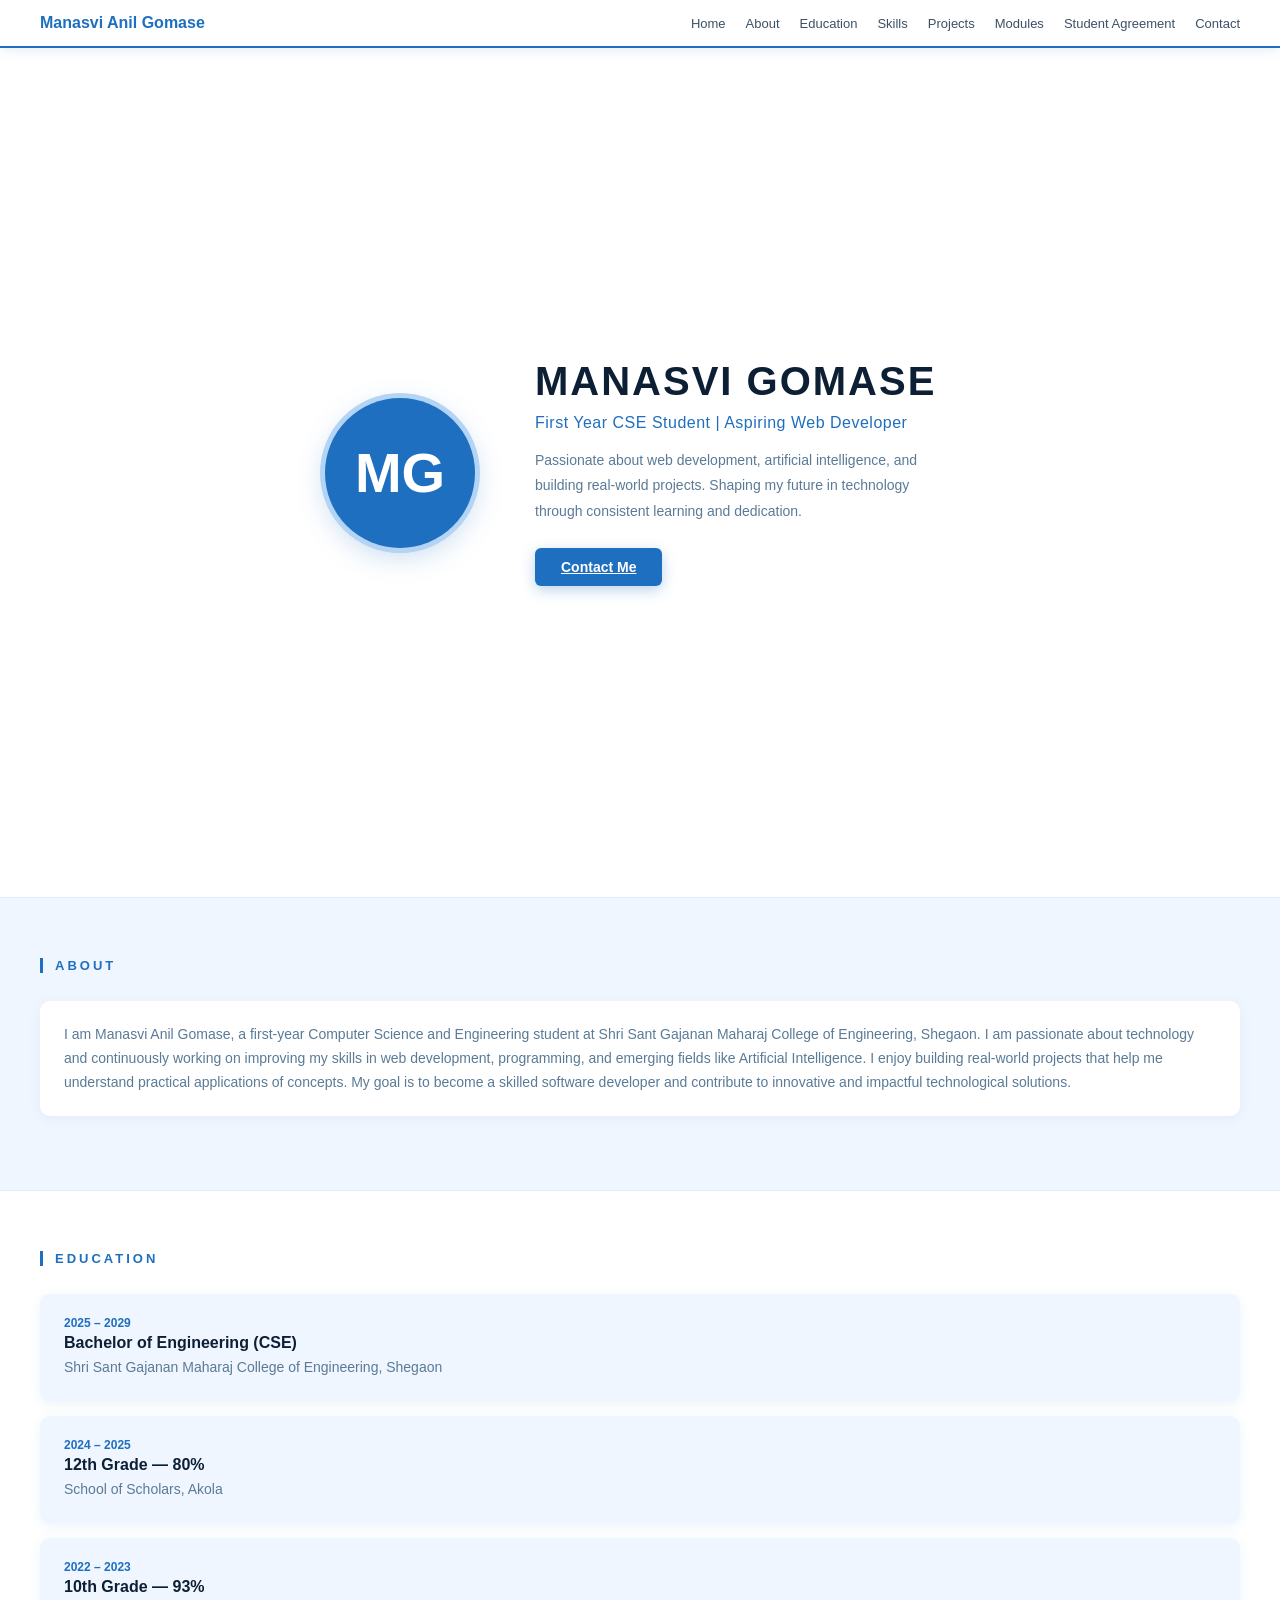
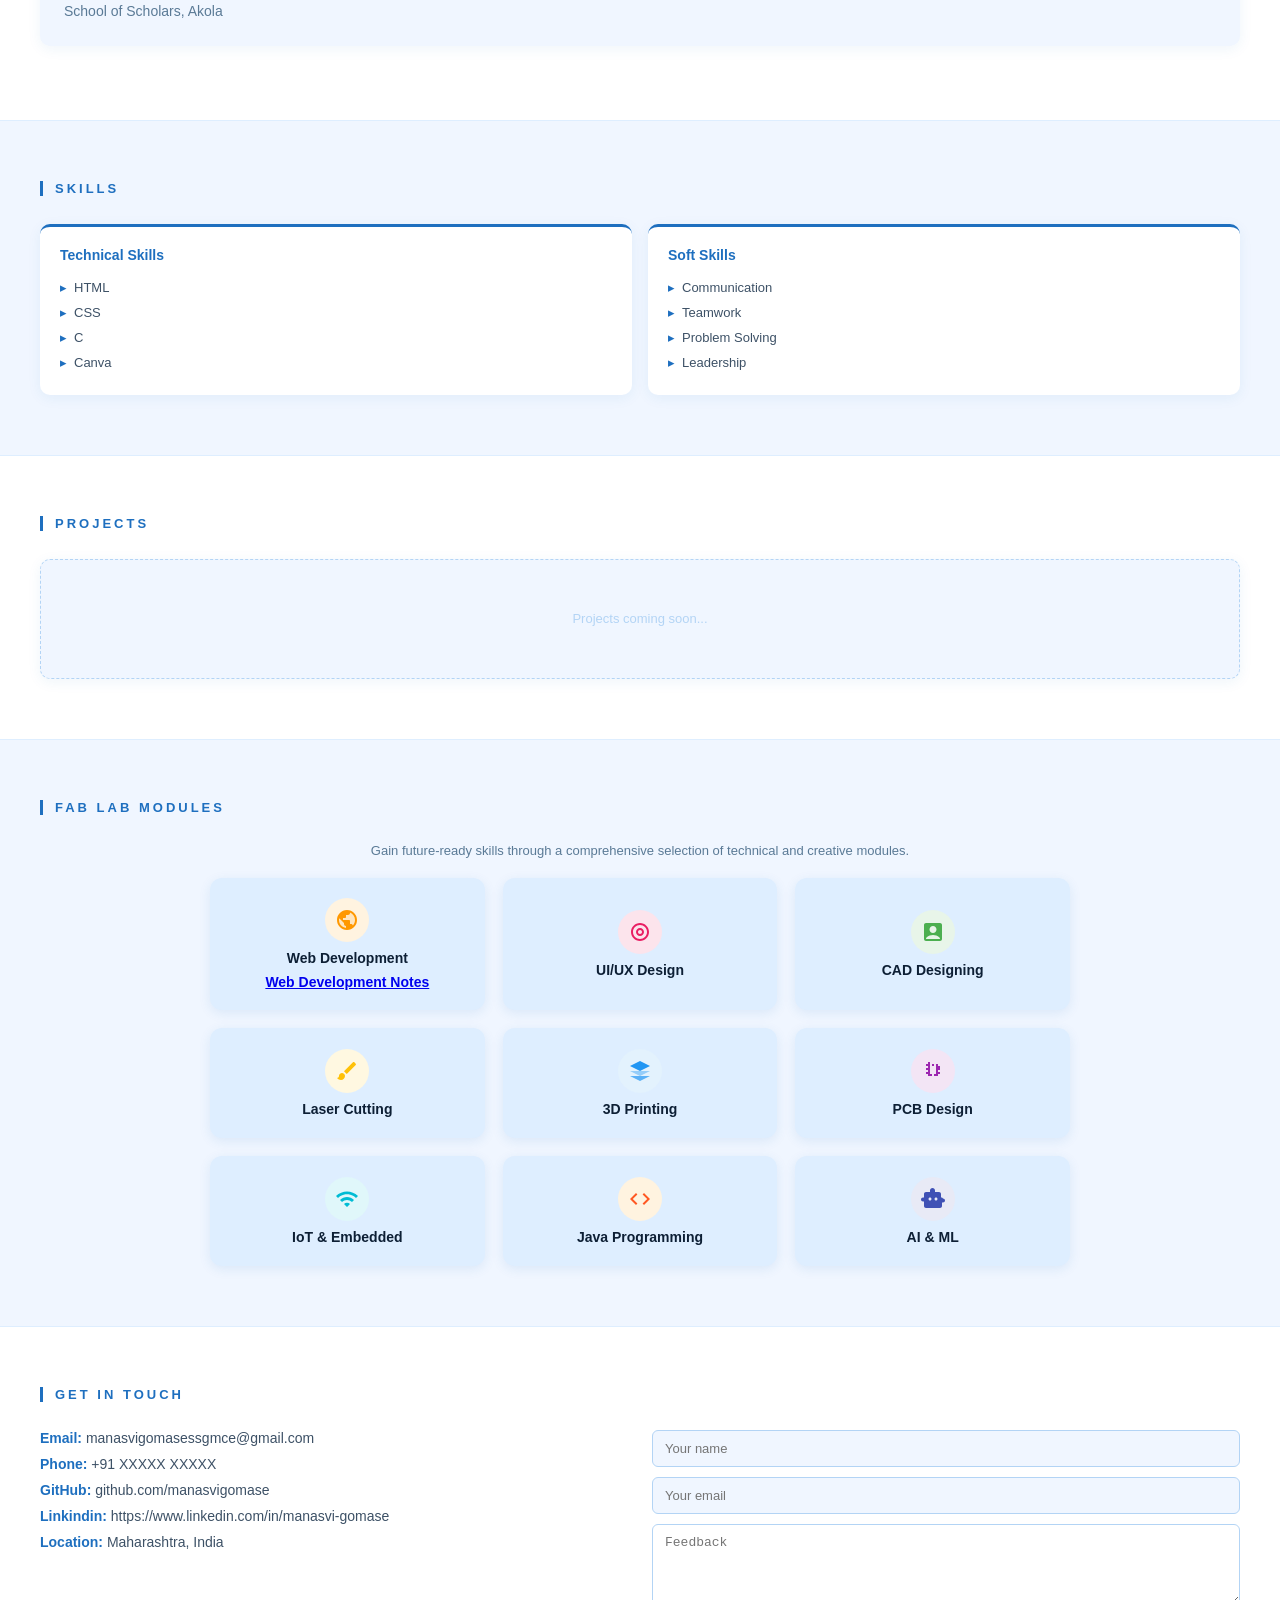
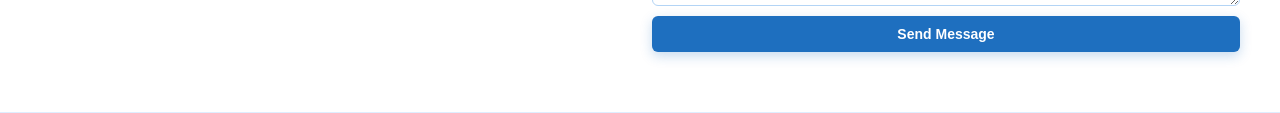
==== index.html @ ec5b3849 "Update index.html" ====
<html>
<head>
  <title>Manasvi Anil Gomase — Portfolio</title>
  <link rel="stylesheet" href="style.css">
</head>
<body>

  <!-- NAVBAR -->
  <nav>
    <span class="logo">Manasvi Anil Gomase</span>
    <ul>
      <li><a href="#home">Home</a></li>
      <li><a href="#about">About</a></li>
      <li><a href="#education">Education</a></li>
      <li><a href="#skills">Skills</a></li>
      <li><a href="#projects">Projects</a></li>
      <li><a href="#modules">Modules</a></li>
       <li><a href="std_agree.html" target="_blank">Student Agreement</a></li>
      <li><a href="#contact">Contact</a></li>
    </ul>
  </nav>

  <!-- HERO -->
  <section id="home" class="hero">
    <div class="hero-img">MG</div>
    <div class="hero-text">
      <h1>MANASVI GOMASE</h1>
      <h2>First Year CSE Student | Aspiring Web Developer</h2>
      <p>Passionate about web development, artificial intelligence, and building real-world projects. Shaping my future in technology through consistent learning and dedication.</p>
      <a href="#contact" class="hero-btn">Contact Me</a>
    </div>
  </section>

  <!-- ABOUT -->
  <section id="about" class="section blue">
    <div class="section-title">About</div>
    <div class="card">
<p>
I am Manasvi Anil Gomase, a first-year Computer Science and Engineering student at Shri Sant Gajanan Maharaj College of Engineering, Shegaon. I am passionate about technology and continuously working on improving my skills in web development, programming, and emerging fields like Artificial Intelligence.
I enjoy building real-world projects that help me understand practical applications of concepts.  
My goal is to become a skilled software developer and contribute to innovative and impactful technological solutions.
</p></div>
  </section>

  <!-- EDUCATION -->
  <section id="education" class="section white">
    <div class="section-title">Education</div>
    <div class="card">
      <span class="tag">2025 – 2029</span>
      <h3>Bachelor of Engineering (CSE)</h3>
      <p>Shri Sant Gajanan Maharaj College of Engineering, Shegaon</p>
    </div>
    <div class="card">
      <span class="tag">2024 – 2025</span>
      <h3>12th Grade — 80%</h3>
      <p>School of Scholars, Akola</p>
    </div>
    <div class="card">
      <span class="tag">2022 – 2023</span>
      <h3>10th Grade — 93%</h3>
      <p>School of Scholars, Akola</p>
    </div>
  </section>

  <!-- SKILLS -->
  <section id="skills" class="section blue">
    <div class="section-title">Skills</div>
    <div class="skills-grid">
      <div class="skill-box">
        <h3>Technical Skills</h3>
        <ul>
          <li>HTML</li>
          <li>CSS</li>
          <li>C</li>
          <li>Canva</li>
        </ul>
      </div>
      <div class="skill-box">
        <h3>Soft Skills</h3>
        <ul>
          <li>Communication</li>
          <li>Teamwork</li>
          <li>Problem Solving</li>
          <li>Leadership</li>
        </ul>
      </div>
    </div>
  </section>

  <!-- PROJECTS -->
  <section id="projects" class="section white">
    <div class="section-title">Projects</div>
    <div class="project-empty">
      <span>Projects coming soon...</span>
    </div>
  </section>

  <!-- MODULES -->
  <section id="modules" class="section blue">
    <div class="section-title">Fab Lab Modules</div>
    <p class="modules-intro">Gain future-ready skills through a comprehensive selection of technical and creative modules.</p>
    <div class="modules-grid">

      <div class="module-box">
        <div class="icon-circle" style="background:#fff3e0;">
          <svg width="24" height="24" viewBox="0 0 24 24"><circle cx="12" cy="12" r="10" fill="#ff9800" opacity="0.15"/><path fill="#ff9800" d="M12 2C6.48 2 2 6.48 2 12s4.48 10 10 10 10-4.48 10-10S17.52 2 12 2zm-1 17.93c-3.95-.49-7-3.85-7-7.93 0-.62.08-1.21.21-1.79L9 15v1c0 1.1.9 2 2 2v1.93zm6.9-2.54c-.26-.81-1-1.39-1.9-1.39h-1v-3c0-.55-.45-1-1-1H8v-2h2c.55 0 1-.45 1-1V7h2c1.1 0 2-.9 2-2v-.41c2.93 1.19 5 4.06 5 7.41 0 2.08-.8 3.97-2.1 5.39z"/></svg>
        </div>
        Web Development<a href="learnings.md">Web Development Notes</a>
      </div>

      <div class="module-box">
        <div class="icon-circle" style="background:#fce4ec;">
          <svg width="24" height="24" viewBox="0 0 24 24"><path fill="#e91e63" d="M12 3c-4.97 0-9 4.03-9 9s4.03 9 9 9 9-4.03 9-9-4.03-9-9-9zm0 16c-3.86 0-7-3.14-7-7s3.14-7 7-7 7 3.14 7 7-3.14 7-7 7z"/><path fill="#e91e63" d="M12 8c-2.21 0-4 1.79-4 4s1.79 4 4 4 4-1.79 4-4-1.79-4-4-4zm0 6c-1.1 0-2-.9-2-2s.9-2 2-2 2 .9 2 2-.9 2-2 2z"/></svg>
        </div>
        UI/UX Design
      </div>

      <div class="module-box">
        <div class="icon-circle" style="background:#e8f5e9;">
          <svg width="24" height="24" viewBox="0 0 24 24"><path fill="#4caf50" d="M19 3H5c-1.1 0-2 .9-2 2v14c0 1.1.9 2 2 2h14c1.1 0 2-.9 2-2V5c0-1.1-.9-2-2-2zm-7 3c1.93 0 3.5 1.57 3.5 3.5S13.93 13 12 13s-3.5-1.57-3.5-3.5S10.07 6 12 6zm7 13H5v-.23c0-.62.28-1.2.76-1.58C7.47 15.82 9.64 15 12 15s4.53.82 6.24 2.19c.48.38.76.97.76 1.58V19z"/></svg>
        </div>
        CAD Designing
      </div>

      <div class="module-box">
        <div class="icon-circle" style="background:#fff8e1;">
          <svg width="24" height="24" viewBox="0 0 24 24"><path fill="#ffc107" d="M7 14c-1.66 0-3 1.34-3 3 0 1.31-1.16 2-2 2 .92 1.22 2.49 2 4 2 2.21 0 4-1.79 4-4 0-1.66-1.34-3-3-3zm13.71-9.37l-1.34-1.34c-.39-.39-1.02-.39-1.41 0L9 12.25 11.75 15l8.96-8.96c.39-.39.39-1.02 0-1.41z"/></svg>
        </div>
        Laser Cutting
      </div>

      <div class="module-box">
        <div class="icon-circle" style="background:#e3f2fd;">
          <svg width="24" height="24" viewBox="0 0 24 24"><path fill="#2196f3" d="M12 2L2 7l10 5 10-5-10-5z"/><path fill="#2196f3" opacity="0.7" d="M2 17l10 5 10-5"/><path fill="#2196f3" opacity="0.4" d="M2 12l10 5 10-5"/></svg>
        </div>
        3D Printing
      </div>

      <div class="module-box">
        <div class="icon-circle" style="background:#f3e5f5;">
          <svg width="24" height="24" viewBox="0 0 24 24"><path fill="#9c27b0" d="M9 3H7v2H5v2h2v2H5v2h2v2H5v2h2v2h2v-2h2v2h2v-2h2v2h2v-2h2v-2h-2v-2h2v-2h-2V9h2V7h-2V5h-2v2h-2V5h-2v2H9V3zm0 4h6v10H9V7z"/></svg>
        </div>
        PCB Design
      </div>

      <div class="module-box">
        <div class="icon-circle" style="background:#e0f7fa;">
          <svg width="24" height="24" viewBox="0 0 24 24"><path fill="#00bcd4" d="M1 9l2 2c4.97-4.97 13.03-4.97 18 0l2-2C16.93 2.93 7.08 2.93 1 9zm8 8l3 3 3-3c-1.65-1.66-4.34-1.66-6 0zm-4-4l2 2c2.76-2.76 7.24-2.76 10 0l2-2C15.14 9.14 8.87 9.14 5 13z"/></svg>
        </div>
        IoT &amp; Embedded
      </div>

      <div class="module-box">
        <div class="icon-circle" style="background:#fff3e0;">
          <svg width="24" height="24" viewBox="0 0 24 24"><path fill="#ff5722" d="M9.4 16.6L4.8 12l4.6-4.6L8 6l-6 6 6 6 1.4-1.4zm5.2 0l4.6-4.6-4.6-4.6L16 6l6 6-6 6-1.4-1.4z"/></svg>
        </div>
        Java Programming
      </div>

      <div class="module-box">
        <div class="icon-circle" style="background:#e8eaf6;">
          <svg width="24" height="24" viewBox="0 0 24 24"><path fill="#3f51b5" d="M21 10.5h-1V7c0-1.1-.9-2-2-2h-4V3.5C14 2.12 12.88 1 11.5 1S9 2.12 9 3.5V5H5C3.9 5 3 5.9 3 7v3.5H2c-1.1 0-2 .9-2 2s.9 2 2 2h1V19c0 1.1.9 2 2 2h14c1.1 0 2-.9 2-2v-3.5h1c1.1 0 2-.9 2-2s-.9-2-2-2zM9 13.5c-.83 0-1.5-.67-1.5-1.5s.67-1.5 1.5-1.5 1.5.67 1.5 1.5-.67 1.5-1.5 1.5zm6 0c-.83 0-1.5-.67-1.5-1.5s.67-1.5 1.5-1.5 1.5.67 1.5 1.5-.67 1.5-1.5 1.5z"/></svg>
        </div>
        AI &amp; ML
      </div>

    </div>
  </section>

  <!-- CONTACT -->
  <section id="contact" class="section white">
    <div class="section-title">Get in Touch</div>
    <div class="contact-grid">
      <div class="contact-info">
        <p><strong>Email:</strong> manasvigomasessgmce@gmail.com </p>
        <p><strong>Phone:</strong> +91 XXXXX XXXXX</p>
        <p><strong>GitHub:</strong> github.com/manasvigomase</p>
        <p><strong>Linkindin:</strong> https://www.linkedin.com/in/manasvi-gomase 
        <p><strong>Location:</strong> Maharashtra, India</p>
      </div>
      <div class="contact-form">
        <input type="text" placeholder="Your name">
        <input type="email" placeholder="Your email">
        <textarea rows="4" placeholder="Feedback"></textarea>
        <button class="submit">Send Message</button>
      </div>
    </div>
  </section>
---- style.css ----
/* ===== RESET ===== */
* { margin: 0; padding: 0; box-sizing: border-box; }

/* ===== GLOBAL ===== */
body { font-family: Arial, sans-serif; color: #1a2a3a; }

/* ===== NAVBAR ===== */
nav {
  background: #ffffff;
  display: flex;
  justify-content: space-between;
  align-items: center;
  padding: 14px 40px;
  position: sticky;
  top: 0;
  z-index: 100;
  box-shadow: 0 2px 12px rgba(30,111,191,0.12);
  border-bottom: 2px solid #1e6fbf;
}
nav .logo { color: #1e6fbf; font-weight: bold; font-size: 16px; }
nav ul { display: flex; gap: 20px; list-style: none; }
nav a { color: #3d5166; text-decoration: none; font-size: 13px; transition: color 0.2s; }
nav a:hover { color: #1e6fbf; }

/* ===== HERO ===== */
.hero {
  background: #ffffff;
  min-height: calc(100vh - 50px);
  padding: 40px;
  display: flex;
  align-items: center;
  justify-content: center;
  gap: 60px;
  flex-wrap: wrap;
  border-bottom: 1px solid #deeeff;
}
.hero-img {
  width: 150px;
  height: 150px;
  border-radius: 50%;
  background: #1e6fbf;
  display: flex;
  align-items: center;
  justify-content: center;
  font-size: 56px;
  font-weight: bold;
  color: #fff;
  box-shadow: 0 0 0 5px #b3d4f5, 0 8px 28px rgba(30,111,191,0.25);
}
.hero-text h1 { font-size: 40px; color: #0d1f35; letter-spacing: 2px; font-weight: 700; }
.hero-text h2 { font-size: 16px; color: #1e6fbf; margin: 10px 0 16px; font-weight: normal; letter-spacing: 0.5px; }
.hero-text p { font-size: 14px; color: #5a7a96; max-width: 420px; line-height: 1.8; margin-bottom: 24px; }
.hero-btn {
  background: #1e6fbf;
  color: #fff;
  padding: 11px 26px;
  border-radius: 6px;
  font-size: 14px;
  font-weight: bold;
  display: inline-block;
  box-shadow: 0 4px 14px rgba(30,111,191,0.3);
}

/* ===== SECTIONS ===== */
.section {
  padding: 60px 40px;
  border-bottom: 1px solid #deeeff;
}
.section.white { background: #ffffff; }
.section.blue  { background: #f0f6ff; }

/* ===== SECTION TITLE ===== */
.section-title {
  font-size: 13px;
  font-weight: bold;
  color: #1e6fbf;
  letter-spacing: 3px;
  text-transform: uppercase;
  border-left: 3px solid #1e6fbf;
  padding-left: 12px;
  margin-bottom: 28px;
}

/* ===== CARDS ===== */
.card {
  border-radius: 10px;
  padding: 22px 24px;
  box-shadow: 0 3px 14px rgba(30,111,191,0.07);
  margin-bottom: 14px;
}
.section.white .card { background: #f0f6ff; }
.section.blue  .card { background: #ffffff; }
.card h3 { font-size: 16px; color: #0d1f35; margin-bottom: 4px; }
.card p  { font-size: 14px; color: #5a7a96; line-height: 1.7; }
.card .tag { font-size: 12px; color: #1e6fbf; font-weight: bold; display: block; margin-bottom: 4px; }

/* ===== SKILLS ===== */
.skills-grid { display: flex; gap: 16px; flex-wrap: wrap; }
.skill-box {
  flex: 1;
  min-width: 180px;
  border-radius: 10px;
  padding: 20px;
  box-shadow: 0 3px 14px rgba(30,111,191,0.07);
  border-top: 3px solid #1e6fbf;
}
.section.white .skill-box { background: #f0f6ff; }
.section.blue  .skill-box { background: #ffffff; }
.skill-box h3 { font-size: 14px; color: #1e6fbf; margin-bottom: 12px; }
.skill-box ul { list-style: none; }
.skill-box li { font-size: 13px; color: #3d5166; padding: 5px 0 5px 14px; position: relative; }
.skill-box li::before { content: '▸'; position: absolute; left: 0; color: #1e6fbf; }

/* ===== PROJECTS ===== */
.project-empty {
  border-radius: 10px;
  min-height: 120px;
  border: 1.5px dashed #b3d4f5;
  display: flex;
  align-items: center;
  justify-content: center;
  box-shadow: 0 3px 14px rgba(30,111,191,0.07);
}
.section.white .project-empty { background: #f0f6ff; }
.section.blue  .project-empty { background: #ffffff; }
.project-empty span { font-size: 13px; color: #b3d4f5; }

/* ===== MODULES ===== */
.modules-intro {
  font-size: 13px;
  color: #5a7a96;
  margin-bottom: 20px;
  text-align: center;
}
.icon-circle {
  width: 44px;
  height: 44px;
  border-radius: 50%;
  display: flex;
  align-items: center;
  justify-content: center;
  transition: transform 0.3s ease;
}
.module-box:hover .icon-circle { transform: scale(1.15); }

.modules-grid {
  display: grid;
  grid-template-columns: repeat(3, 1fr);
  gap: 18px;
  max-width: 860px;
  margin: 0 auto;
}
.module-box {
  min-height: 110px;
  padding: 20px;
  background: #deeeff;
  border-radius: 12px;
  box-shadow: 0 3px 12px rgba(30,111,191,0.1);
  font-weight: bold;
  font-size: 14px;
  color: #0d1f35;
  display: flex;
  flex-direction: column;
  justify-content: center;
  align-items: center;
  text-align: center;
  gap: 8px;
  transition: all 0.3s ease;
}
.module-box:hover {
  transform: translateY(-6px);
  background: #1e6fbf;
  color: #ffffff;
  box-shadow: 0 8px 20px rgba(30,111,191,0.25);
}

/* ===== CONTACT ===== */
.contact-grid { display: flex; gap: 24px; flex-wrap: wrap; }
.contact-info { flex: 1; min-width: 180px; }
.contact-info p { font-size: 14px; color: #3d5166; margin-bottom: 10px; }
.contact-info strong { color: #1e6fbf; }
.contact-form { flex: 1; min-width: 180px; display: flex; flex-direction: column; gap: 10px; }
.contact-form input,
.contact-form textarea {
  padding: 10px 12px;
  border-radius: 6px;
  border: 1px solid #b3d4f5;
  background: #f0f6ff;
  color: #1a2a3a;
  font-size: 13px;
  outline: none;
  transition: border 0.2s;
}
.contact-form input:focus { border-color: #1e6fbf; }
.contact-form textarea { background: #ffffff; color: #1a2a3a; }
.contact-form .submit {
  background: #1e6fbf;
  color: #fff;
  border: none;
  padding: 10px;
  border-radius: 6px;
  font-weight: bold;
  font-size: 14px;
  cursor: pointer;
  box-shadow: 0 4px 12px rgba(30,111,191,0.25);
}
.contact-form .submit:hover { background: #155a9e; }

/* ===== FOOTER ===== */
footer {
  background: #ffffff;
  border-top: 2px solid #1e6fbf;
  text-align: center;
  padding: 18px;
  font-size: 13px;
  color: #5a7a96;
  box-shadow: 0 -2px 10px rgba(30,111,191,0.08);
}
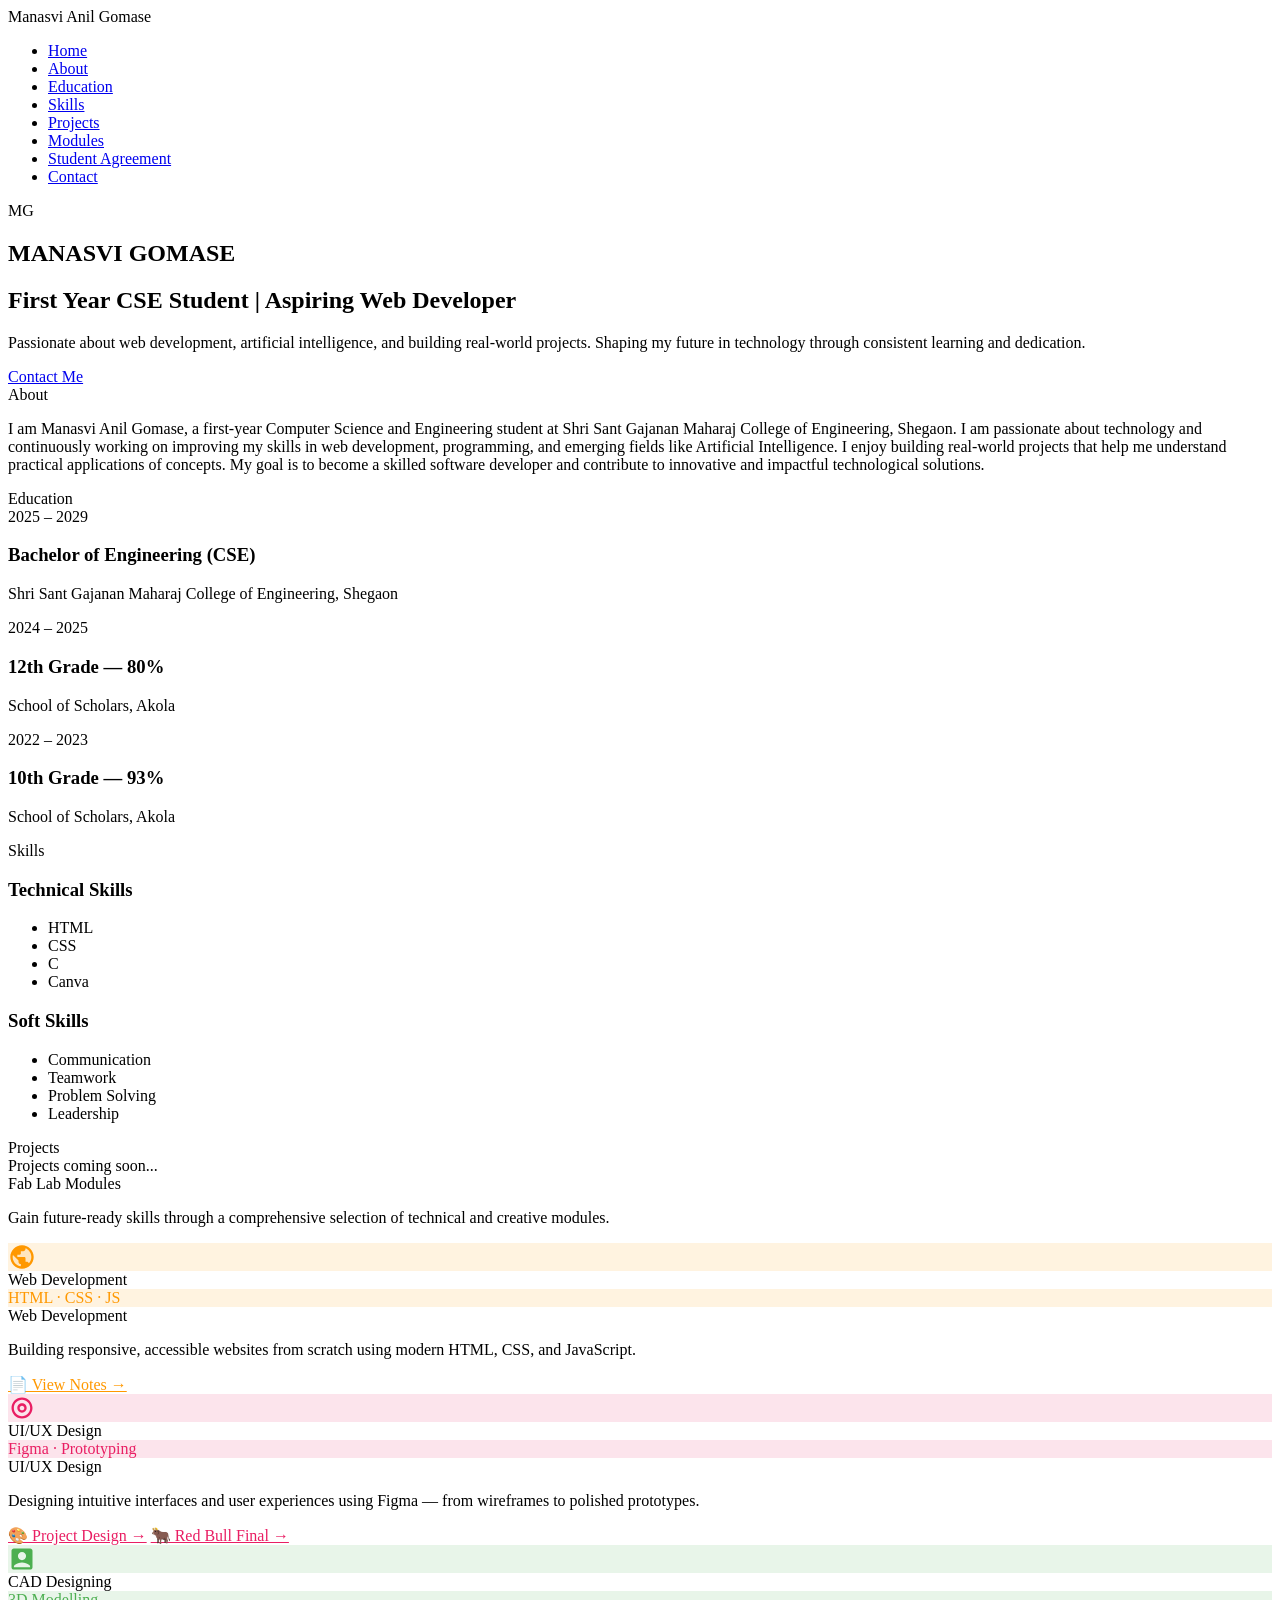
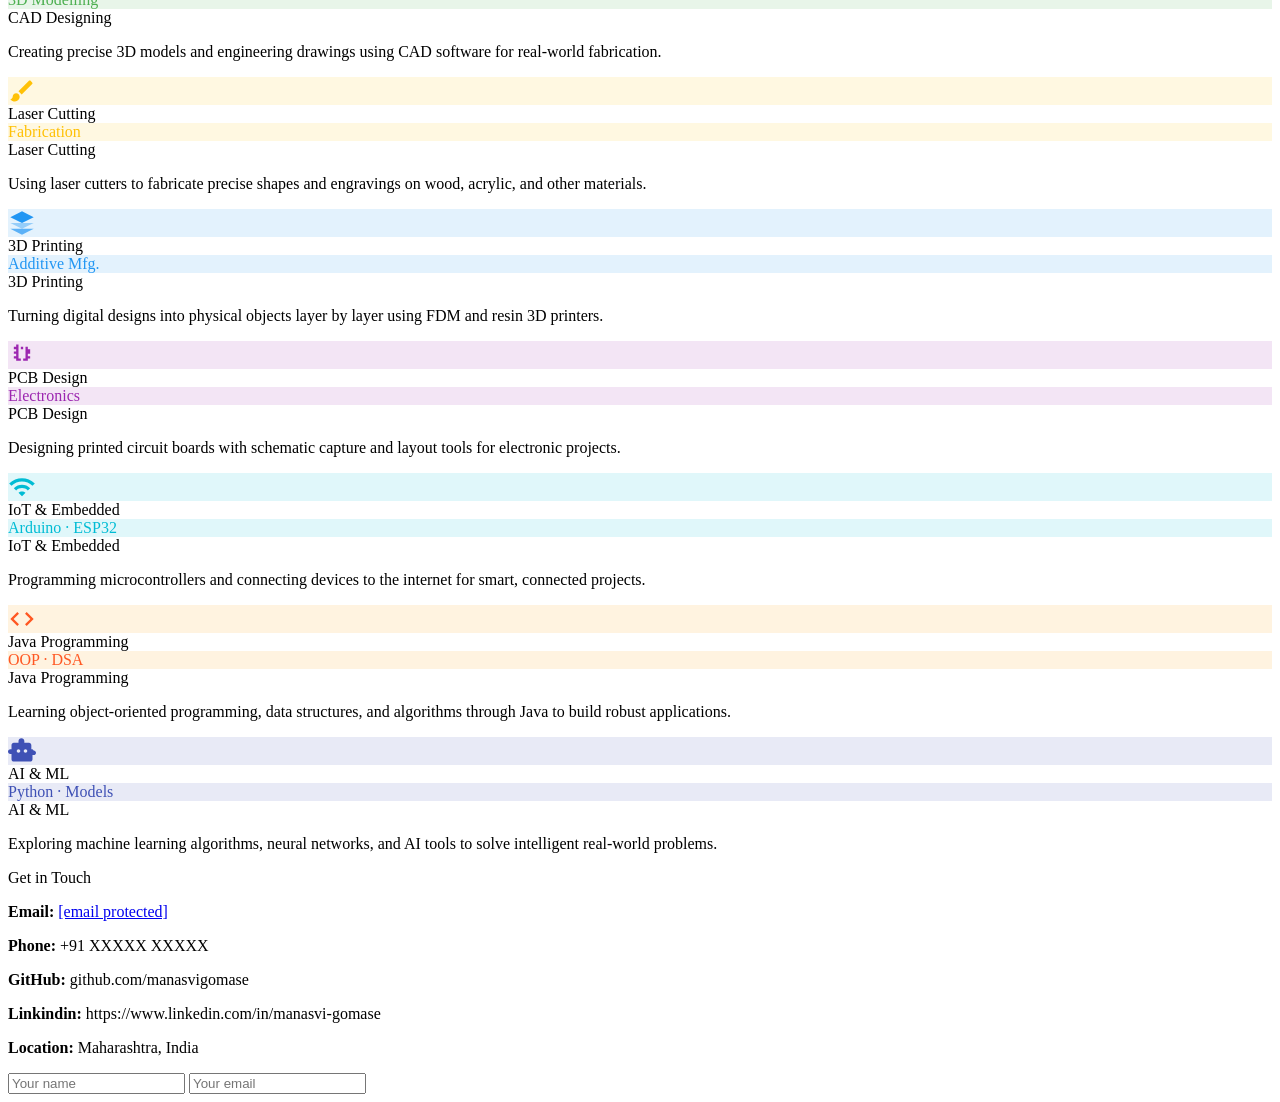
==== commit 744bb070: "Update index.html" ====
--- a/index.html
+++ b/index.html
@@ -1,7 +1,7 @@
  <html>
 <head>
   <title>Manasvi Anil Gomase — Portfolio</title>
-  <link rel="stylesheet" href="style.css">
+  <link rel="stylesheet" href="portfolio..css">
 </head>
 <body>
 
@@ -101,67 +101,162 @@
     <p class="modules-intro">Gain future-ready skills through a comprehensive selection of technical and creative modules.</p>
     <div class="modules-grid">
 
-      <div class="module-box">
-        <div class="icon-circle" style="background:#fff3e0;">
-          <svg width="24" height="24" viewBox="0 0 24 24"><circle cx="12" cy="12" r="10" fill="#ff9800" opacity="0.15"/><path fill="#ff9800" d="M12 2C6.48 2 2 6.48 2 12s4.48 10 10 10 10-4.48 10-10S17.52 2 12 2zm-1 17.93c-3.95-.49-7-3.85-7-7.93 0-.62.08-1.21.21-1.79L9 15v1c0 1.1.9 2 2 2v1.93zm6.9-2.54c-.26-.81-1-1.39-1.9-1.39h-1v-3c0-.55-.45-1-1-1H8v-2h2c.55 0 1-.45 1-1V7h2c1.1 0 2-.9 2-2v-.41c2.93 1.19 5 4.06 5 7.41 0 2.08-.8 3.97-2.1 5.39z"/></svg>
-        </div>
-        Web Development<a href="learnings.md">Web Development Notes</a>
-      </div>
-
-      <div class="module-box">
-        <div class="icon-circle" style="background:#fce4ec;">
-          <svg width="24" height="24" viewBox="0 0 24 24"><path fill="#e91e63" d="M12 3c-4.97 0-9 4.03-9 9s4.03 9 9 9 9-4.03 9-9-4.03-9-9-9zm0 16c-3.86 0-7-3.14-7-7s3.14-7 7-7 7 3.14 7 7-3.14 7-7 7z"/><path fill="#e91e63" d="M12 8c-2.21 0-4 1.79-4 4s1.79 4 4 4 4-1.79 4-4-1.79-4-4-4zm0 6c-1.1 0-2-.9-2-2s.9-2 2-2 2 .9 2 2-.9 2-2 2z"/></svg>
-        </div>
-        UI/UX Design
-      </div>
-
-      <div class="module-box">
-        <div class="icon-circle" style="background:#e8f5e9;">
-          <svg width="24" height="24" viewBox="0 0 24 24"><path fill="#4caf50" d="M19 3H5c-1.1 0-2 .9-2 2v14c0 1.1.9 2 2 2h14c1.1 0 2-.9 2-2V5c0-1.1-.9-2-2-2zm-7 3c1.93 0 3.5 1.57 3.5 3.5S13.93 13 12 13s-3.5-1.57-3.5-3.5S10.07 6 12 6zm7 13H5v-.23c0-.62.28-1.2.76-1.58C7.47 15.82 9.64 15 12 15s4.53.82 6.24 2.19c.48.38.76.97.76 1.58V19z"/></svg>
-        </div>
-        CAD Designing
-      </div>
-
-      <div class="module-box">
-        <div class="icon-circle" style="background:#fff8e1;">
-          <svg width="24" height="24" viewBox="0 0 24 24"><path fill="#ffc107" d="M7 14c-1.66 0-3 1.34-3 3 0 1.31-1.16 2-2 2 .92 1.22 2.49 2 4 2 2.21 0 4-1.79 4-4 0-1.66-1.34-3-3-3zm13.71-9.37l-1.34-1.34c-.39-.39-1.02-.39-1.41 0L9 12.25 11.75 15l8.96-8.96c.39-.39.39-1.02 0-1.41z"/></svg>
-        </div>
-        Laser Cutting
-      </div>
-
-      <div class="module-box">
-        <div class="icon-circle" style="background:#e3f2fd;">
-          <svg width="24" height="24" viewBox="0 0 24 24"><path fill="#2196f3" d="M12 2L2 7l10 5 10-5-10-5z"/><path fill="#2196f3" opacity="0.7" d="M2 17l10 5 10-5"/><path fill="#2196f3" opacity="0.4" d="M2 12l10 5 10-5"/></svg>
-        </div>
-        3D Printing
-      </div>
-
-      <div class="module-box">
-        <div class="icon-circle" style="background:#f3e5f5;">
-          <svg width="24" height="24" viewBox="0 0 24 24"><path fill="#9c27b0" d="M9 3H7v2H5v2h2v2H5v2h2v2H5v2h2v2h2v-2h2v2h2v-2h2v2h2v-2h2v-2h-2v-2h2v-2h-2V9h2V7h-2V5h-2v2h-2V5h-2v2H9V3zm0 4h6v10H9V7z"/></svg>
-        </div>
-        PCB Design
-      </div>
-
-      <div class="module-box">
-        <div class="icon-circle" style="background:#e0f7fa;">
-          <svg width="24" height="24" viewBox="0 0 24 24"><path fill="#00bcd4" d="M1 9l2 2c4.97-4.97 13.03-4.97 18 0l2-2C16.93 2.93 7.08 2.93 1 9zm8 8l3 3 3-3c-1.65-1.66-4.34-1.66-6 0zm-4-4l2 2c2.76-2.76 7.24-2.76 10 0l2-2C15.14 9.14 8.87 9.14 5 13z"/></svg>
-        </div>
-        IoT &amp; Embedded
-      </div>
-
-      <div class="module-box">
-        <div class="icon-circle" style="background:#fff3e0;">
-          <svg width="24" height="24" viewBox="0 0 24 24"><path fill="#ff5722" d="M9.4 16.6L4.8 12l4.6-4.6L8 6l-6 6 6 6 1.4-1.4zm5.2 0l4.6-4.6-4.6-4.6L16 6l6 6-6 6-1.4-1.4z"/></svg>
-        </div>
-        Java Programming
-      </div>
-
-      <div class="module-box">
-        <div class="icon-circle" style="background:#e8eaf6;">
-          <svg width="24" height="24" viewBox="0 0 24 24"><path fill="#3f51b5" d="M21 10.5h-1V7c0-1.1-.9-2-2-2h-4V3.5C14 2.12 12.88 1 11.5 1S9 2.12 9 3.5V5H5C3.9 5 3 5.9 3 7v3.5H2c-1.1 0-2 .9-2 2s.9 2 2 2h1V19c0 1.1.9 2 2 2h14c1.1 0 2-.9 2-2v-3.5h1c1.1 0 2-.9 2-2s-.9-2-2-2zM9 13.5c-.83 0-1.5-.67-1.5-1.5s.67-1.5 1.5-1.5 1.5.67 1.5 1.5-.67 1.5-1.5 1.5zm6 0c-.83 0-1.5-.67-1.5-1.5s.67-1.5 1.5-1.5 1.5.67 1.5 1.5-.67 1.5-1.5 1.5z"/></svg>
-        </div>
-        AI &amp; ML
+      <!-- Web Development -->
+      <div class="mod-card">
+        <div class="mod-card-inner">
+          <div class="mod-front" style="--accent:#ff9800; --accent-light:#fff3e0;">
+            <div class="mod-icon-wrap" style="background:#fff3e0;">
+              <svg width="28" height="28" viewBox="0 0 24 24"><circle cx="12" cy="12" r="10" fill="#ff9800" opacity="0.15"/><path fill="#ff9800" d="M12 2C6.48 2 2 6.48 2 12s4.48 10 10 10 10-4.48 10-10S17.52 2 12 2zm-1 17.93c-3.95-.49-7-3.85-7-7.93 0-.62.08-1.21.21-1.79L9 15v1c0 1.1.9 2 2 2v1.93zm6.9-2.54c-.26-.81-1-1.39-1.9-1.39h-1v-3c0-.55-.45-1-1-1H8v-2h2c.55 0 1-.45 1-1V7h2c1.1 0 2-.9 2-2v-.41c2.93 1.19 5 4.06 5 7.41 0 2.08-.8 3.97-2.1 5.39z"/></svg>
+            </div>
+            <div class="mod-title">Web Development</div>
+            <div class="mod-tag" style="color:#ff9800; background:#fff3e0;">HTML · CSS · JS</div>
+          </div>
+          <div class="mod-back" style="--accent:#ff9800;">
+            <div class="mod-back-title">Web Development</div>
+            <p class="mod-desc">Building responsive, accessible websites from scratch using modern HTML, CSS, and JavaScript.</p>
+            <a href="learnings.md" class="mod-link" style="border-color:#ff9800; color:#ff9800;">📄 View Notes →</a>
+          </div>
+        </div>
+      </div>
+
+      <!-- UI/UX Design -->
+      <div class="mod-card">
+        <div class="mod-card-inner">
+          <div class="mod-front" style="--accent:#e91e63; --accent-light:#fce4ec;">
+            <div class="mod-icon-wrap" style="background:#fce4ec;">
+              <svg width="28" height="28" viewBox="0 0 24 24"><path fill="#e91e63" d="M12 3c-4.97 0-9 4.03-9 9s4.03 9 9 9 9-4.03 9-9-4.03-9-9-9zm0 16c-3.86 0-7-3.14-7-7s3.14-7 7-7 7 3.14 7 7-3.14 7-7 7z"/><path fill="#e91e63" d="M12 8c-2.21 0-4 1.79-4 4s1.79 4 4 4 4-1.79 4-4-1.79-4-4-4zm0 6c-1.1 0-2-.9-2-2s.9-2 2-2 2 .9 2 2-.9 2-2 2z"/></svg>
+            </div>
+            <div class="mod-title">UI/UX Design</div>
+            <div class="mod-tag" style="color:#e91e63; background:#fce4ec;">Figma · Prototyping</div>
+          </div>
+          <div class="mod-back" style="--accent:#e91e63;">
+            <div class="mod-back-title">UI/UX Design</div>
+            <p class="mod-desc">Designing intuitive interfaces and user experiences using Figma — from wireframes to polished prototypes.</p>
+            <div class="mod-links-col">
+              <a href="https://www.figma.com/design/nIs9AjOGGmblWzNxbGfaVk/project?node-id=2-3&t=CEdAM4NLik5T2jX7-1" target="_blank" class="mod-link" style="border-color:#e91e63; color:#e91e63;">🎨 Project Design →</a>
+              <a href="https://www.figma.com/design/fpta4IPZuKh6LiPU5qY6MK/red-bull-final?node-id=0-1&t=2FHBfzVdJhu06Wbn-1" target="_blank" class="mod-link" style="border-color:#e91e63; color:#e91e63;">🐂 Red Bull Final →</a>
+            </div>
+          </div>
+        </div>
+      </div>
+
+      <!-- CAD Designing -->
+      <div class="mod-card">
+        <div class="mod-card-inner">
+          <div class="mod-front" style="--accent:#4caf50; --accent-light:#e8f5e9;">
+            <div class="mod-icon-wrap" style="background:#e8f5e9;">
+              <svg width="28" height="28" viewBox="0 0 24 24"><path fill="#4caf50" d="M19 3H5c-1.1 0-2 .9-2 2v14c0 1.1.9 2 2 2h14c1.1 0 2-.9 2-2V5c0-1.1-.9-2-2-2zm-7 3c1.93 0 3.5 1.57 3.5 3.5S13.93 13 12 13s-3.5-1.57-3.5-3.5S10.07 6 12 6zm7 13H5v-.23c0-.62.28-1.2.76-1.58C7.47 15.82 9.64 15 12 15s4.53.82 6.24 2.19c.48.38.76.97.76 1.58V19z"/></svg>
+            </div>
+            <div class="mod-title">CAD Designing</div>
+            <div class="mod-tag" style="color:#4caf50; background:#e8f5e9;">3D Modelling</div>
+          </div>
+          <div class="mod-back" style="--accent:#4caf50;">
+            <div class="mod-back-title">CAD Designing</div>
+            <p class="mod-desc">Creating precise 3D models and engineering drawings using CAD software for real-world fabrication.</p>
+          </div>
+        </div>
+      </div>
+
+      <!-- Laser Cutting -->
+      <div class="mod-card">
+        <div class="mod-card-inner">
+          <div class="mod-front" style="--accent:#ffc107; --accent-light:#fff8e1;">
+            <div class="mod-icon-wrap" style="background:#fff8e1;">
+              <svg width="28" height="28" viewBox="0 0 24 24"><path fill="#ffc107" d="M7 14c-1.66 0-3 1.34-3 3 0 1.31-1.16 2-2 2 .92 1.22 2.49 2 4 2 2.21 0 4-1.79 4-4 0-1.66-1.34-3-3-3zm13.71-9.37l-1.34-1.34c-.39-.39-1.02-.39-1.41 0L9 12.25 11.75 15l8.96-8.96c.39-.39.39-1.02 0-1.41z"/></svg>
+            </div>
+            <div class="mod-title">Laser Cutting</div>
+            <div class="mod-tag" style="color:#ffc107; background:#fff8e1;">Fabrication</div>
+          </div>
+          <div class="mod-back" style="--accent:#ffc107;">
+            <div class="mod-back-title">Laser Cutting</div>
+            <p class="mod-desc">Using laser cutters to fabricate precise shapes and engravings on wood, acrylic, and other materials.</p>
+          </div>
+        </div>
+      </div>
+
+      <!-- 3D Printing -->
+      <div class="mod-card">
+        <div class="mod-card-inner">
+          <div class="mod-front" style="--accent:#2196f3; --accent-light:#e3f2fd;">
+            <div class="mod-icon-wrap" style="background:#e3f2fd;">
+              <svg width="28" height="28" viewBox="0 0 24 24"><path fill="#2196f3" d="M12 2L2 7l10 5 10-5-10-5z"/><path fill="#2196f3" opacity="0.7" d="M2 17l10 5 10-5"/><path fill="#2196f3" opacity="0.4" d="M2 12l10 5 10-5"/></svg>
+            </div>
+            <div class="mod-title">3D Printing</div>
+            <div class="mod-tag" style="color:#2196f3; background:#e3f2fd;">Additive Mfg.</div>
+          </div>
+          <div class="mod-back" style="--accent:#2196f3;">
+            <div class="mod-back-title">3D Printing</div>
+            <p class="mod-desc">Turning digital designs into physical objects layer by layer using FDM and resin 3D printers.</p>
+          </div>
+        </div>
+      </div>
+
+      <!-- PCB Design -->
+      <div class="mod-card">
+        <div class="mod-card-inner">
+          <div class="mod-front" style="--accent:#9c27b0; --accent-light:#f3e5f5;">
+            <div class="mod-icon-wrap" style="background:#f3e5f5;">
+              <svg width="28" height="28" viewBox="0 0 24 24"><path fill="#9c27b0" d="M9 3H7v2H5v2h2v2H5v2h2v2H5v2h2v2h2v-2h2v2h2v-2h2v2h2v-2h2v-2h-2v-2h2v-2h-2V9h2V7h-2V5h-2v2h-2V5h-2v2H9V3zm0 4h6v10H9V7z"/></svg>
+            </div>
+            <div class="mod-title">PCB Design</div>
+            <div class="mod-tag" style="color:#9c27b0; background:#f3e5f5;">Electronics</div>
+          </div>
+          <div class="mod-back" style="--accent:#9c27b0;">
+            <div class="mod-back-title">PCB Design</div>
+            <p class="mod-desc">Designing printed circuit boards with schematic capture and layout tools for electronic projects.</p>
+          </div>
+        </div>
+      </div>
+
+      <!-- IoT & Embedded -->
+      <div class="mod-card">
+        <div class="mod-card-inner">
+          <div class="mod-front" style="--accent:#00bcd4; --accent-light:#e0f7fa;">
+            <div class="mod-icon-wrap" style="background:#e0f7fa;">
+              <svg width="28" height="28" viewBox="0 0 24 24"><path fill="#00bcd4" d="M1 9l2 2c4.97-4.97 13.03-4.97 18 0l2-2C16.93 2.93 7.08 2.93 1 9zm8 8l3 3 3-3c-1.65-1.66-4.34-1.66-6 0zm-4-4l2 2c2.76-2.76 7.24-2.76 10 0l2-2C15.14 9.14 8.87 9.14 5 13z"/></svg>
+            </div>
+            <div class="mod-title">IoT &amp; Embedded</div>
+            <div class="mod-tag" style="color:#00bcd4; background:#e0f7fa;">Arduino · ESP32</div>
+          </div>
+          <div class="mod-back" style="--accent:#00bcd4;">
+            <div class="mod-back-title">IoT &amp; Embedded</div>
+            <p class="mod-desc">Programming microcontrollers and connecting devices to the internet for smart, connected projects.</p>
+          </div>
+        </div>
+      </div>
+
+      <!-- Java Programming -->
+      <div class="mod-card">
+        <div class="mod-card-inner">
+          <div class="mod-front" style="--accent:#ff5722; --accent-light:#fff3e0;">
+            <div class="mod-icon-wrap" style="background:#fff3e0;">
+              <svg width="28" height="28" viewBox="0 0 24 24"><path fill="#ff5722" d="M9.4 16.6L4.8 12l4.6-4.6L8 6l-6 6 6 6 1.4-1.4zm5.2 0l4.6-4.6-4.6-4.6L16 6l6 6-6 6-1.4-1.4z"/></svg>
+            </div>
+            <div class="mod-title">Java Programming</div>
+            <div class="mod-tag" style="color:#ff5722; background:#fff3e0;">OOP · DSA</div>
+          </div>
+          <div class="mod-back" style="--accent:#ff5722;">
+            <div class="mod-back-title">Java Programming</div>
+            <p class="mod-desc">Learning object-oriented programming, data structures, and algorithms through Java to build robust applications.</p>
+          </div>
+        </div>
+      </div>
+
+      <!-- AI & ML -->
+      <div class="mod-card">
+        <div class="mod-card-inner">
+          <div class="mod-front" style="--accent:#3f51b5; --accent-light:#e8eaf6;">
+            <div class="mod-icon-wrap" style="background:#e8eaf6;">
+              <svg width="28" height="28" viewBox="0 0 24 24"><path fill="#3f51b5" d="M21 10.5h-1V7c0-1.1-.9-2-2-2h-4V3.5C14 2.12 12.88 1 11.5 1S9 2.12 9 3.5V5H5C3.9 5 3 5.9 3 7v3.5H2c-1.1 0-2 .9-2 2s.9 2 2 2h1V19c0 1.1.9 2 2 2h14c1.1 0 2-.9 2-2v-3.5h1c1.1 0 2-.9 2-2s-.9-2-2-2zM9 13.5c-.83 0-1.5-.67-1.5-1.5s.67-1.5 1.5-1.5 1.5.67 1.5 1.5-.67 1.5-1.5 1.5zm6 0c-.83 0-1.5-.67-1.5-1.5s.67-1.5 1.5-1.5 1.5.67 1.5 1.5-.67 1.5-1.5 1.5z"/></svg>
+            </div>
+            <div class="mod-title">AI &amp; ML</div>
+            <div class="mod-tag" style="color:#3f51b5; background:#e8eaf6;">Python · Models</div>
+          </div>
+          <div class="mod-back" style="--accent:#3f51b5;">
+            <div class="mod-back-title">AI &amp; ML</div>
+            <p class="mod-desc">Exploring machine learning algorithms, neural networks, and AI tools to solve intelligent real-world problems.</p>
+          </div>
+        </div>
       </div>
 
     </div>
@@ -172,7 +267,7 @@
     <div class="section-title">Get in Touch</div>
     <div class="contact-grid">
       <div class="contact-info">
-        <p><strong>Email:</strong> manasvigomasessgmce@gmail.com </p>
+        <p><strong>Email:</strong> <a href="/cdn-cgi/l/email-protection" class="__cf_email__" data-cfemail="412c202f20323728262e2c2032243232262c222401262c20282d6f222e2c">[email&#160;protected]</a> </p>
         <p><strong>Phone:</strong> +91 XXXXX XXXXX</p>
         <p><strong>GitHub:</strong> github.com/manasvigomase</p>
         <p><strong>Linkindin:</strong> https://www.linkedin.com/in/manasvi-gomase 
@@ -181,10 +276,4 @@
       <div class="contact-form">
         <input type="text" placeholder="Your name">
         <input type="email" placeholder="Your email">
-        <textarea rows="4" placeholder="Feedback"></textarea>
-        <button class="submit">Send Message</button>
-      </div>
-    </div>
-  </section>
-
-  
+        <textarea rows=
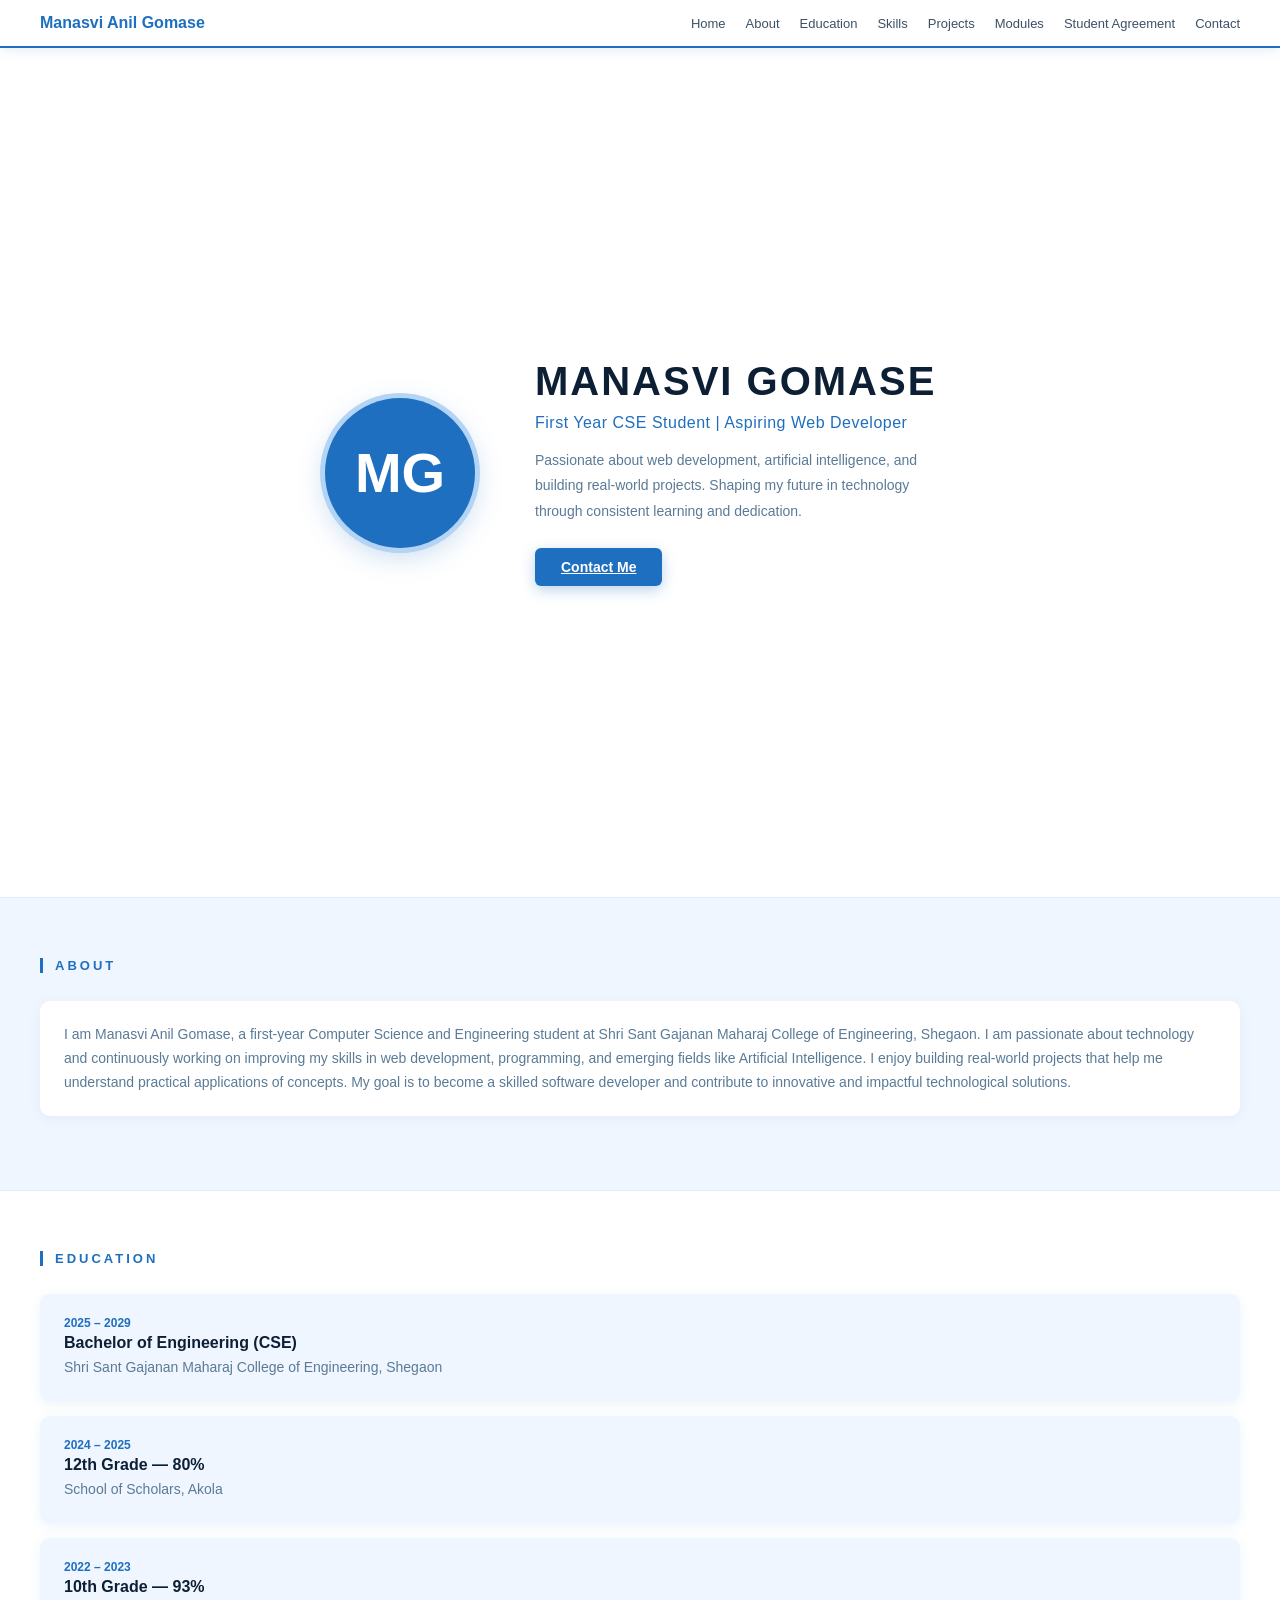
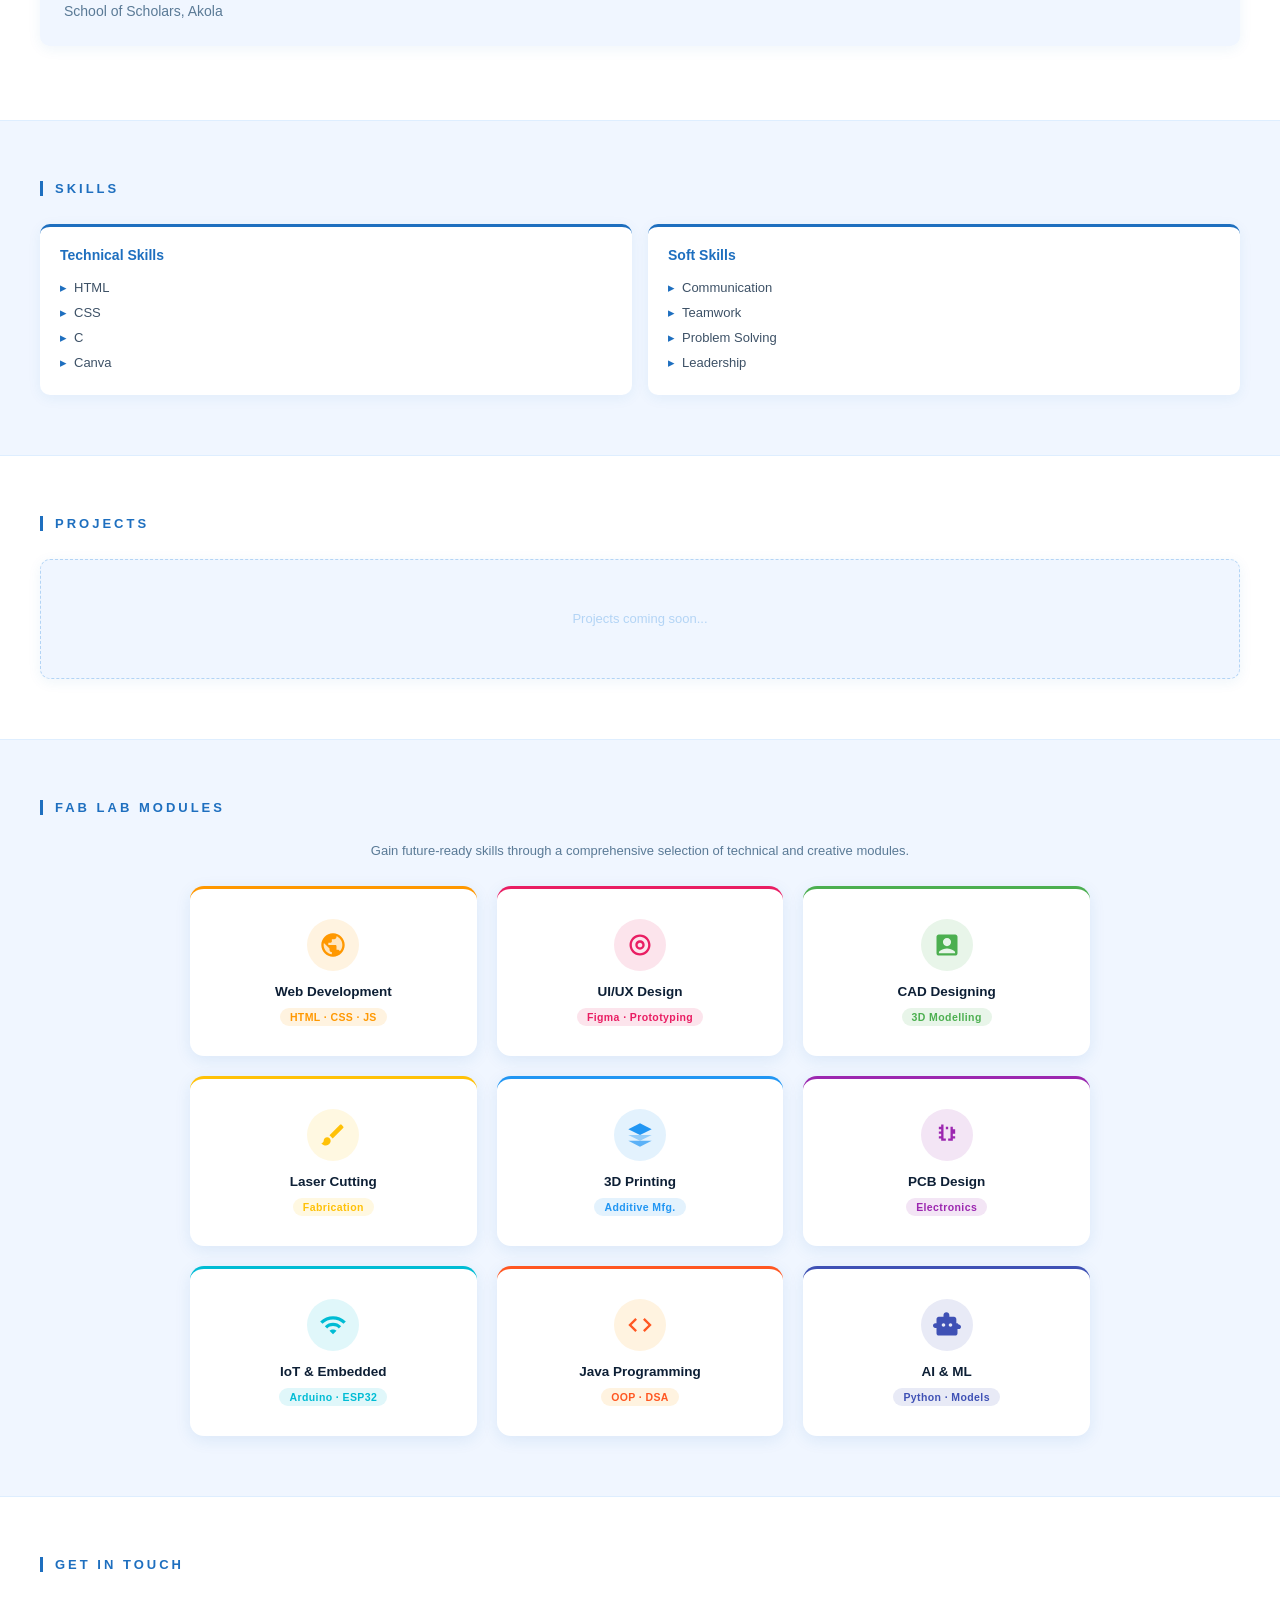
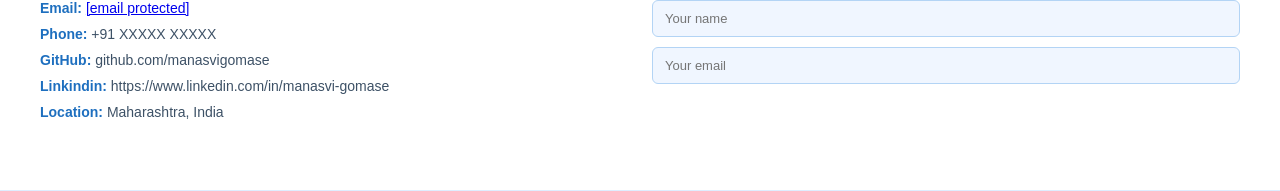
==== commit cab6925a: "Update index.html" ====
--- a/index.html
+++ b/index.html
@@ -1,7 +1,7 @@
  <html>
 <head>
   <title>Manasvi Anil Gomase — Portfolio</title>
-  <link rel="stylesheet" href="portfolio..css">
+  <link rel="stylesheet" href="style.css">
 </head>
 <body>
 
--- a/style.css
+++ b/style.css
@@ -0,0 +1,307 @@
+/* ===== RESET ===== */
+* { margin: 0; padding: 0; box-sizing: border-box; }
+
+/* ===== GLOBAL ===== */
+body { font-family: Arial, sans-serif; color: #1a2a3a; }
+
+/* ===== NAVBAR ===== */
+nav {
+  background: #ffffff;
+  display: flex;
+  justify-content: space-between;
+  align-items: center;
+  padding: 14px 40px;
+  position: sticky;
+  top: 0;
+  z-index: 100;
+  box-shadow: 0 2px 12px rgba(30,111,191,0.12);
+  border-bottom: 2px solid #1e6fbf;
+}
+nav .logo { color: #1e6fbf; font-weight: bold; font-size: 16px; }
+nav ul { display: flex; gap: 20px; list-style: none; }
+nav a { color: #3d5166; text-decoration: none; font-size: 13px; transition: color 0.2s; }
+nav a:hover { color: #1e6fbf; }
+
+/* ===== HERO ===== */
+.hero {
+  background: #ffffff;
+  min-height: calc(100vh - 50px);
+  padding: 40px;
+  display: flex;
+  align-items: center;
+  justify-content: center;
+  gap: 60px;
+  flex-wrap: wrap;
+  border-bottom: 1px solid #deeeff;
+}
+.hero-img {
+  width: 150px;
+  height: 150px;
+  border-radius: 50%;
+  background: #1e6fbf;
+  display: flex;
+  align-items: center;
+  justify-content: center;
+  font-size: 56px;
+  font-weight: bold;
+  color: #fff;
+  box-shadow: 0 0 0 5px #b3d4f5, 0 8px 28px rgba(30,111,191,0.25);
+}
+.hero-text h1 { font-size: 40px; color: #0d1f35; letter-spacing: 2px; font-weight: 700; }
+.hero-text h2 { font-size: 16px; color: #1e6fbf; margin: 10px 0 16px; font-weight: normal; letter-spacing: 0.5px; }
+.hero-text p { font-size: 14px; color: #5a7a96; max-width: 420px; line-height: 1.8; margin-bottom: 24px; }
+.hero-btn {
+  background: #1e6fbf;
+  color: #fff;
+  padding: 11px 26px;
+  border-radius: 6px;
+  font-size: 14px;
+  font-weight: bold;
+  display: inline-block;
+  box-shadow: 0 4px 14px rgba(30,111,191,0.3);
+}
+
+/* ===== SECTIONS ===== */
+.section {
+  padding: 60px 40px;
+  border-bottom: 1px solid #deeeff;
+}
+.section.white { background: #ffffff; }
+.section.blue  { background: #f0f6ff; }
+
+/* ===== SECTION TITLE ===== */
+.section-title {
+  font-size: 13px;
+  font-weight: bold;
+  color: #1e6fbf;
+  letter-spacing: 3px;
+  text-transform: uppercase;
+  border-left: 3px solid #1e6fbf;
+  padding-left: 12px;
+  margin-bottom: 28px;
+}
+
+/* ===== CARDS ===== */
+.card {
+  border-radius: 10px;
+  padding: 22px 24px;
+  box-shadow: 0 3px 14px rgba(30,111,191,0.07);
+  margin-bottom: 14px;
+}
+.section.white .card { background: #f0f6ff; }
+.section.blue  .card { background: #ffffff; }
+.card h3 { font-size: 16px; color: #0d1f35; margin-bottom: 4px; }
+.card p  { font-size: 14px; color: #5a7a96; line-height: 1.7; }
+.card .tag { font-size: 12px; color: #1e6fbf; font-weight: bold; display: block; margin-bottom: 4px; }
+
+/* ===== SKILLS ===== */
+.skills-grid { display: flex; gap: 16px; flex-wrap: wrap; }
+.skill-box {
+  flex: 1;
+  min-width: 180px;
+  border-radius: 10px;
+  padding: 20px;
+  box-shadow: 0 3px 14px rgba(30,111,191,0.07);
+  border-top: 3px solid #1e6fbf;
+}
+.section.white .skill-box { background: #f0f6ff; }
+.section.blue  .skill-box { background: #ffffff; }
+.skill-box h3 { font-size: 14px; color: #1e6fbf; margin-bottom: 12px; }
+.skill-box ul { list-style: none; }
+.skill-box li { font-size: 13px; color: #3d5166; padding: 5px 0 5px 14px; position: relative; }
+.skill-box li::before { content: '▸'; position: absolute; left: 0; color: #1e6fbf; }
+
+/* ===== PROJECTS ===== */
+.project-empty {
+  border-radius: 10px;
+  min-height: 120px;
+  border: 1.5px dashed #b3d4f5;
+  display: flex;
+  align-items: center;
+  justify-content: center;
+  box-shadow: 0 3px 14px rgba(30,111,191,0.07);
+}
+.section.white .project-empty { background: #f0f6ff; }
+.section.blue  .project-empty { background: #ffffff; }
+.project-empty span { font-size: 13px; color: #b3d4f5; }
+
+/* ===== MODULES ===== */
+.modules-intro {
+  font-size: 13px;
+  color: #5a7a96;
+  margin-bottom: 28px;
+  text-align: center;
+}
+
+.modules-grid {
+  display: grid;
+  grid-template-columns: repeat(3, 1fr);
+  gap: 20px;
+  max-width: 900px;
+  margin: 0 auto;
+}
+
+/* Flip card container */
+.mod-card {
+  height: 170px;
+  perspective: 1000px;
+  cursor: pointer;
+}
+
+.mod-card-inner {
+  position: relative;
+  width: 100%;
+  height: 100%;
+  transition: transform 0.55s cubic-bezier(0.4, 0.2, 0.2, 1);
+  transform-style: preserve-3d;
+}
+
+.mod-card:hover .mod-card-inner {
+  transform: rotateY(180deg);
+}
+
+/* Shared front/back */
+.mod-front,
+.mod-back {
+  position: absolute;
+  width: 100%;
+  height: 100%;
+  border-radius: 14px;
+  backface-visibility: hidden;
+  -webkit-backface-visibility: hidden;
+  display: flex;
+  flex-direction: column;
+  align-items: center;
+  justify-content: center;
+  padding: 18px 16px;
+  box-shadow: 0 4px 16px rgba(30,111,191,0.10);
+  gap: 8px;
+}
+
+/* FRONT */
+.mod-front {
+  background: #ffffff;
+  border-top: 3px solid var(--accent);
+  text-align: center;
+}
+
+.mod-icon-wrap {
+  width: 52px;
+  height: 52px;
+  border-radius: 50%;
+  display: flex;
+  align-items: center;
+  justify-content: center;
+  margin-bottom: 4px;
+  transition: transform 0.3s;
+}
+
+.mod-card:hover .mod-icon-wrap {
+  transform: scale(1.1);
+}
+
+.mod-title {
+  font-size: 13.5px;
+  font-weight: 700;
+  color: #0d1f35;
+  line-height: 1.3;
+}
+
+.mod-tag {
+  font-size: 10.5px;
+  font-weight: 600;
+  padding: 3px 10px;
+  border-radius: 20px;
+  letter-spacing: 0.4px;
+}
+
+/* BACK */
+.mod-back {
+  background: var(--accent);
+  transform: rotateY(180deg);
+  text-align: center;
+  gap: 6px;
+}
+
+.mod-back-title {
+  font-size: 13px;
+  font-weight: 700;
+  color: #ffffff;
+  margin-bottom: 2px;
+}
+
+.mod-desc {
+  font-size: 11.5px;
+  color: rgba(255,255,255,0.9);
+  line-height: 1.6;
+  max-width: 200px;
+}
+
+.mod-link {
+  display: inline-block;
+  margin-top: 4px;
+  font-size: 11px;
+  font-weight: 700;
+  color: var(--accent);
+  background: #ffffff;
+  border: 1.5px solid var(--accent);
+  border-radius: 20px;
+  padding: 4px 12px;
+  text-decoration: none;
+  transition: background 0.2s, color 0.2s;
+}
+
+.mod-link:hover {
+  background: rgba(255,255,255,0.85);
+}
+
+.mod-links-col {
+  display: flex;
+  flex-direction: column;
+  gap: 6px;
+  align-items: center;
+  width: 100%;
+}
+
+/* ===== CONTACT ===== */
+.contact-grid { display: flex; gap: 24px; flex-wrap: wrap; }
+.contact-info { flex: 1; min-width: 180px; }
+.contact-info p { font-size: 14px; color: #3d5166; margin-bottom: 10px; }
+.contact-info strong { color: #1e6fbf; }
+.contact-form { flex: 1; min-width: 180px; display: flex; flex-direction: column; gap: 10px; }
+.contact-form input,
+.contact-form textarea {
+  padding: 10px 12px;
+  border-radius: 6px;
+  border: 1px solid #b3d4f5;
+  background: #f0f6ff;
+  color: #1a2a3a;
+  font-size: 13px;
+  outline: none;
+  transition: border 0.2s;
+}
+.contact-form input:focus { border-color: #1e6fbf; }
+.contact-form textarea { background: #ffffff; color: #1a2a3a; }
+.contact-form .submit {
+  background: #1e6fbf;
+  color: #fff;
+  border: none;
+  padding: 10px;
+  border-radius: 6px;
+  font-weight: bold;
+  font-size: 14px;
+  cursor: pointer;
+  box-shadow: 0 4px 12px rgba(30,111,191,0.25);
+}
+.contact-form .submit:hover { background: #155a9e; }
+
+/* ===== FOOTER ===== */
+footer {
+  background: #ffffff;
+  border-top: 2px solid #1e6fbf;
+  text-align: center;
+  padding: 18px;
+  font-size: 13px;
+  color: #5a7a96;
+  box-shadow: 0 -2px 10px rgba(30,111,191,0.08);
+}
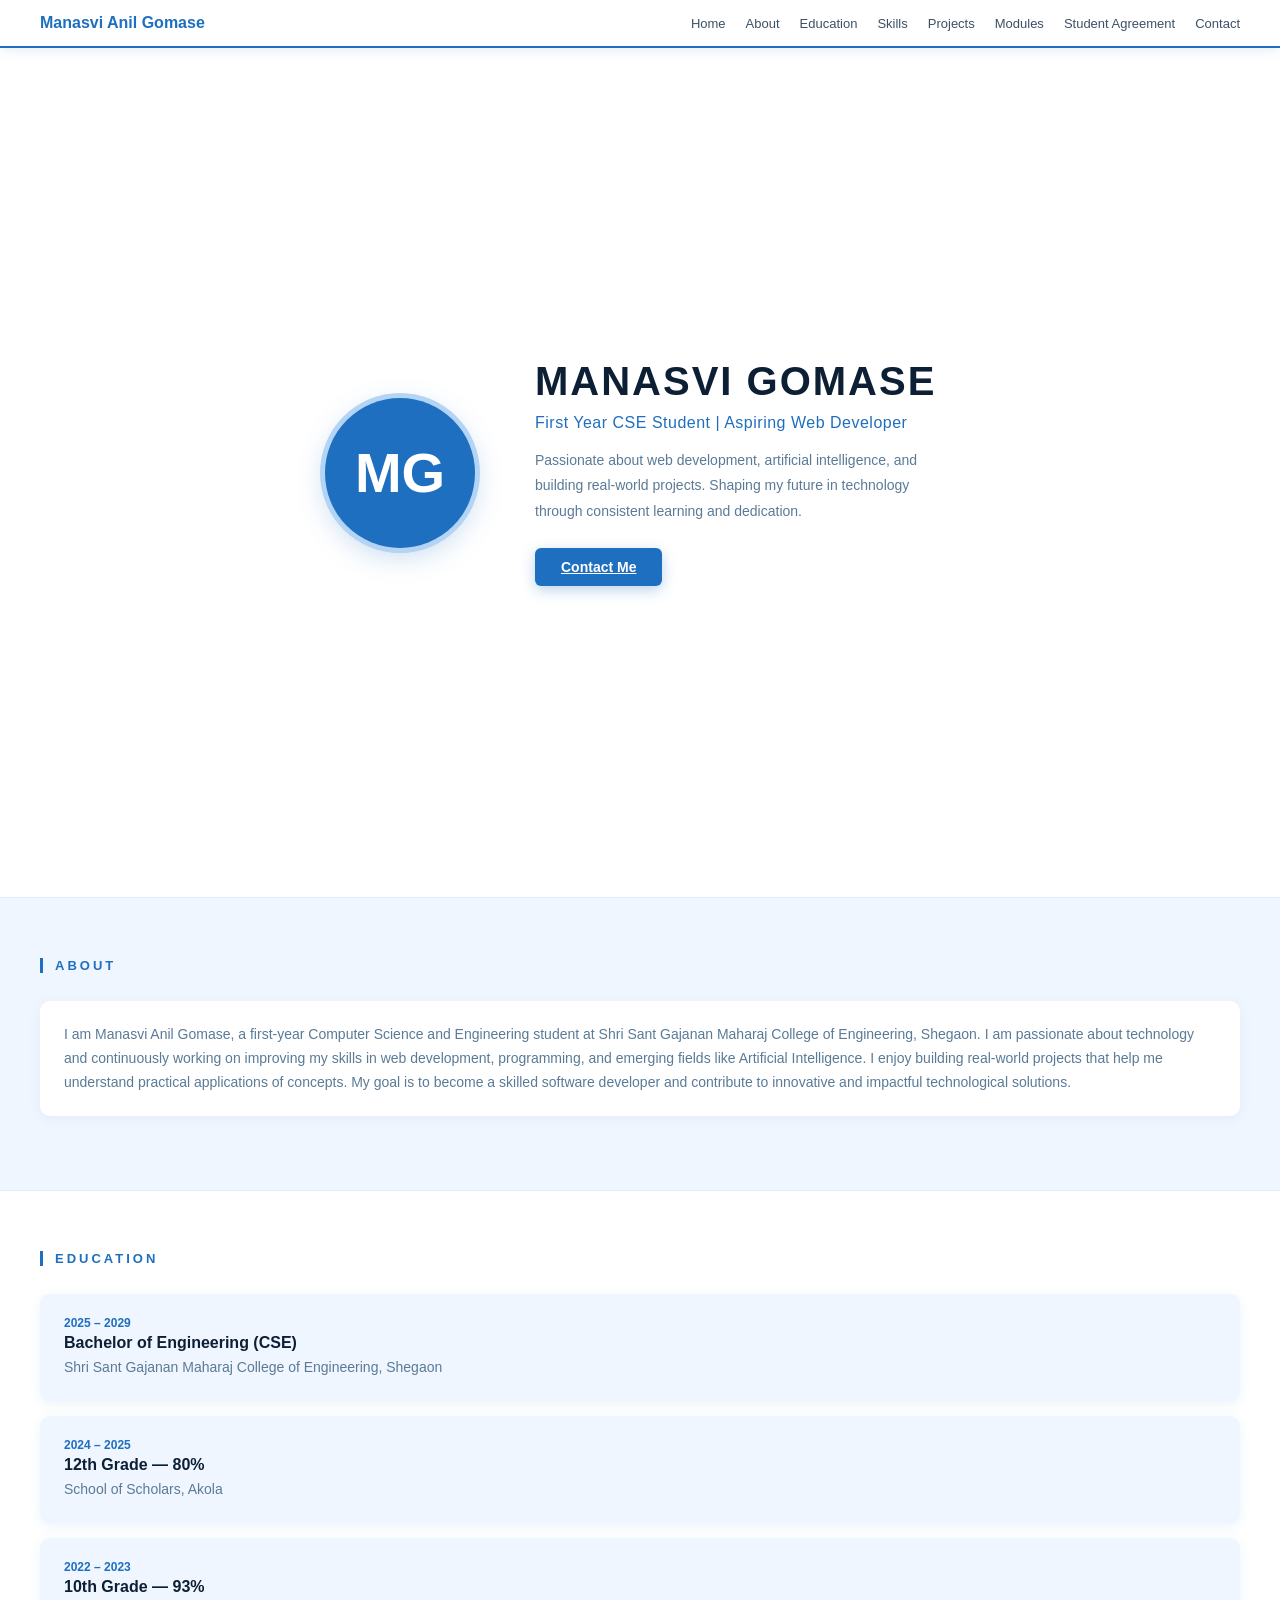
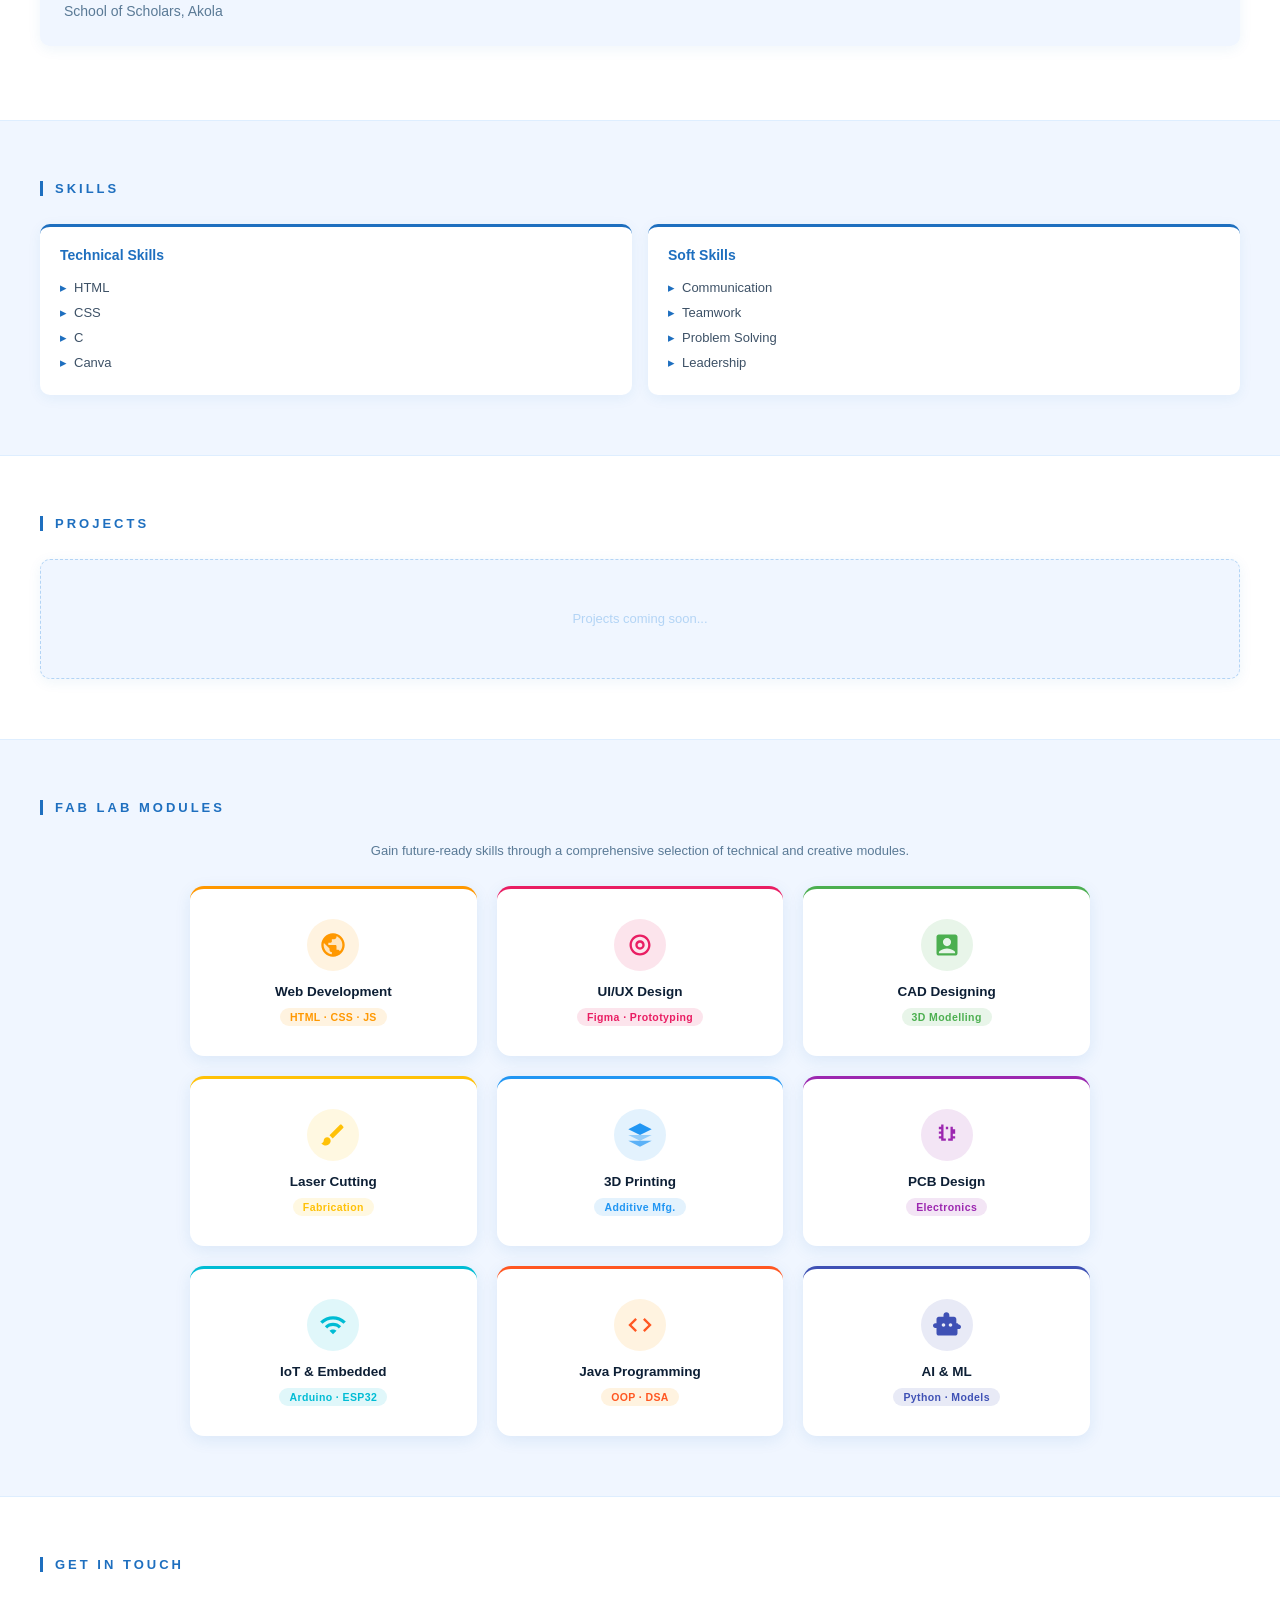
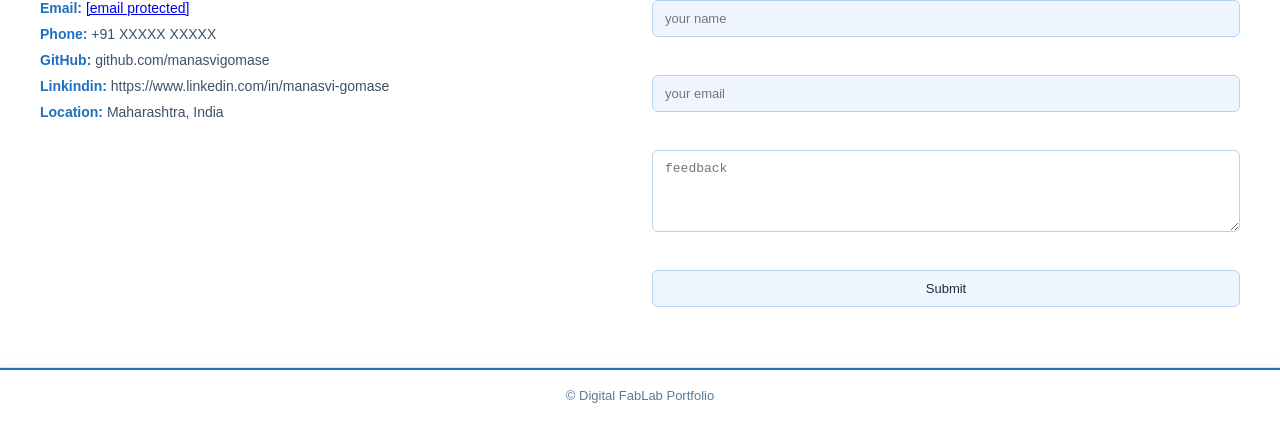
==== commit 71925736: "Update index.html" ====
--- a/index.html
+++ b/index.html
@@ -274,6 +274,12 @@
         <p><strong>Location:</strong> Maharashtra, India</p>
       </div>
       <div class="contact-form">
-        <input type="text" placeholder="Your name">
-        <input type="email" placeholder="Your email">
-        <textarea rows=
+          <input type="text" placeholder="your name" required><br>
+    <input type="email" placeholder="your email" required><br>
+    <textarea rows="4" cols="50" placeholder="feedback"></textarea><br>
+     <input type="submit" name="submit">
+            </form>  </div>
+</section>
+<footer>
+    <p>© Digital FabLab Portfolio</p>
+</footer>
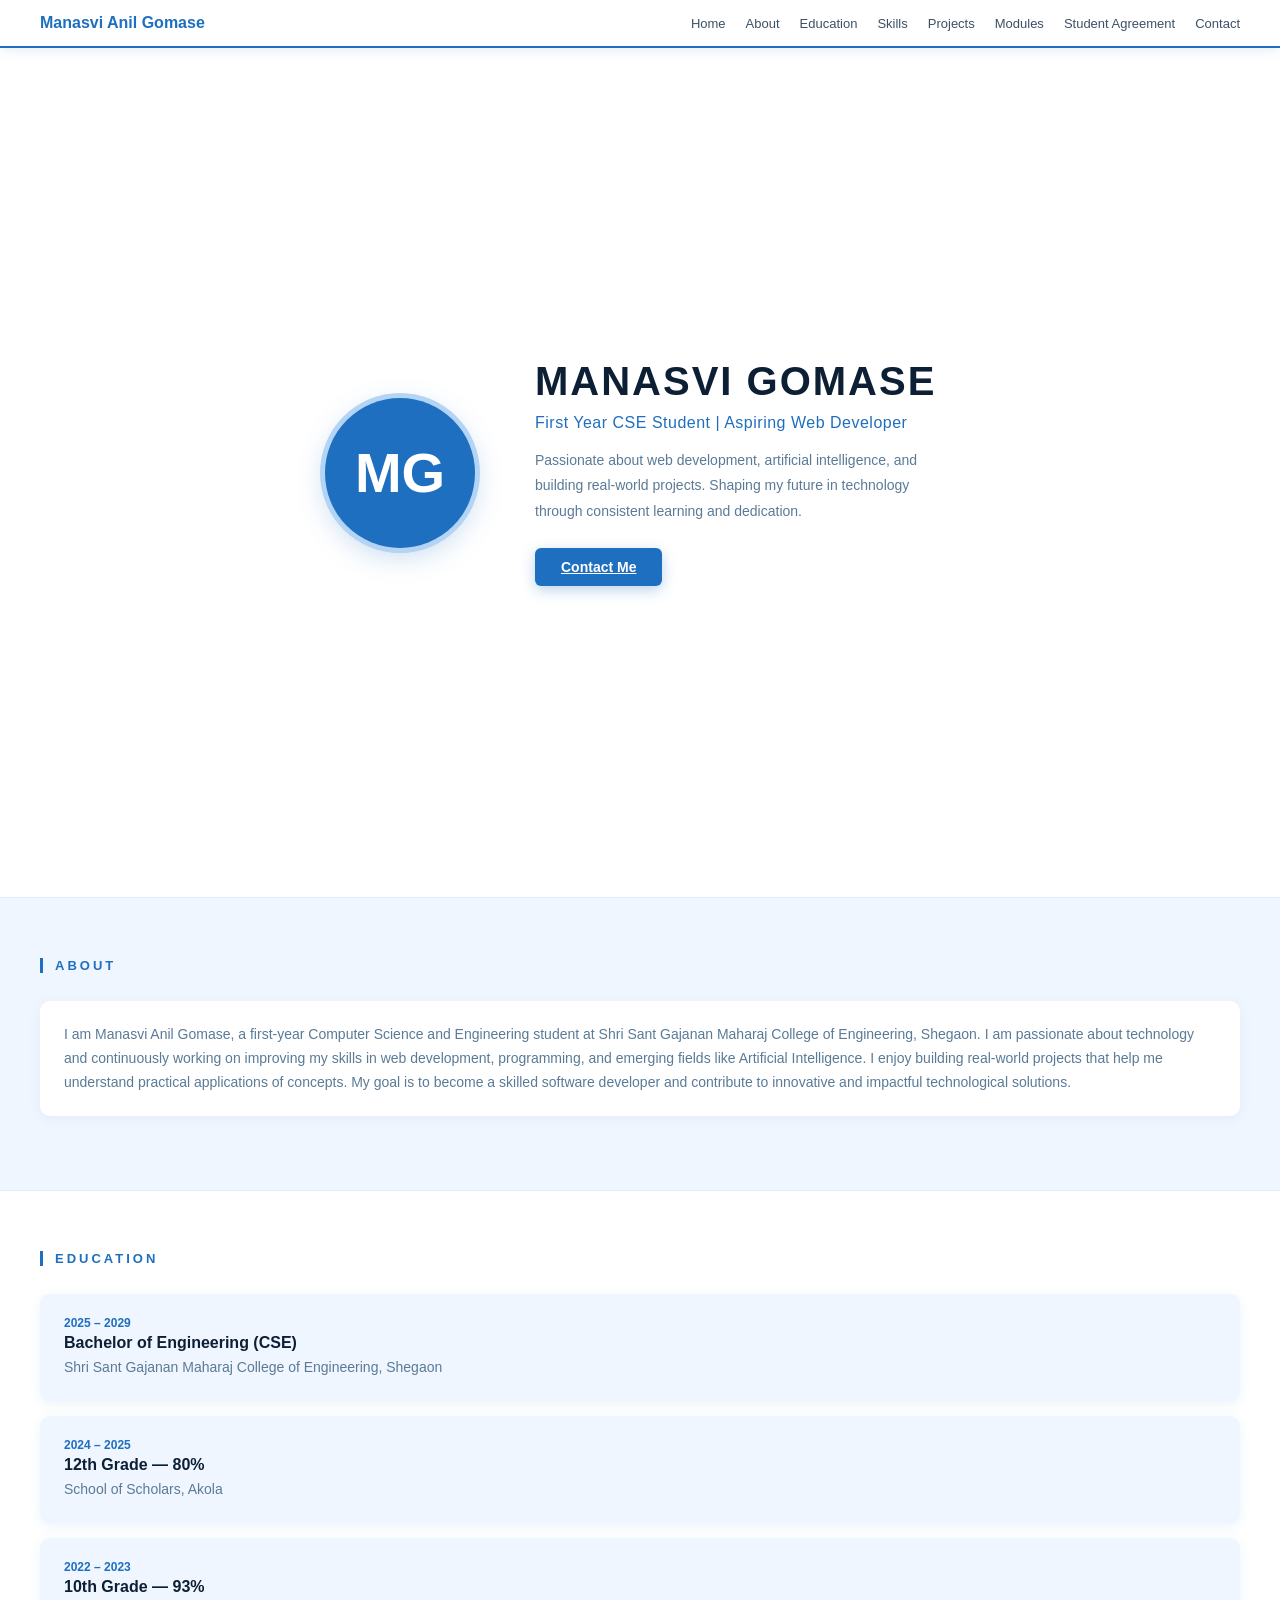
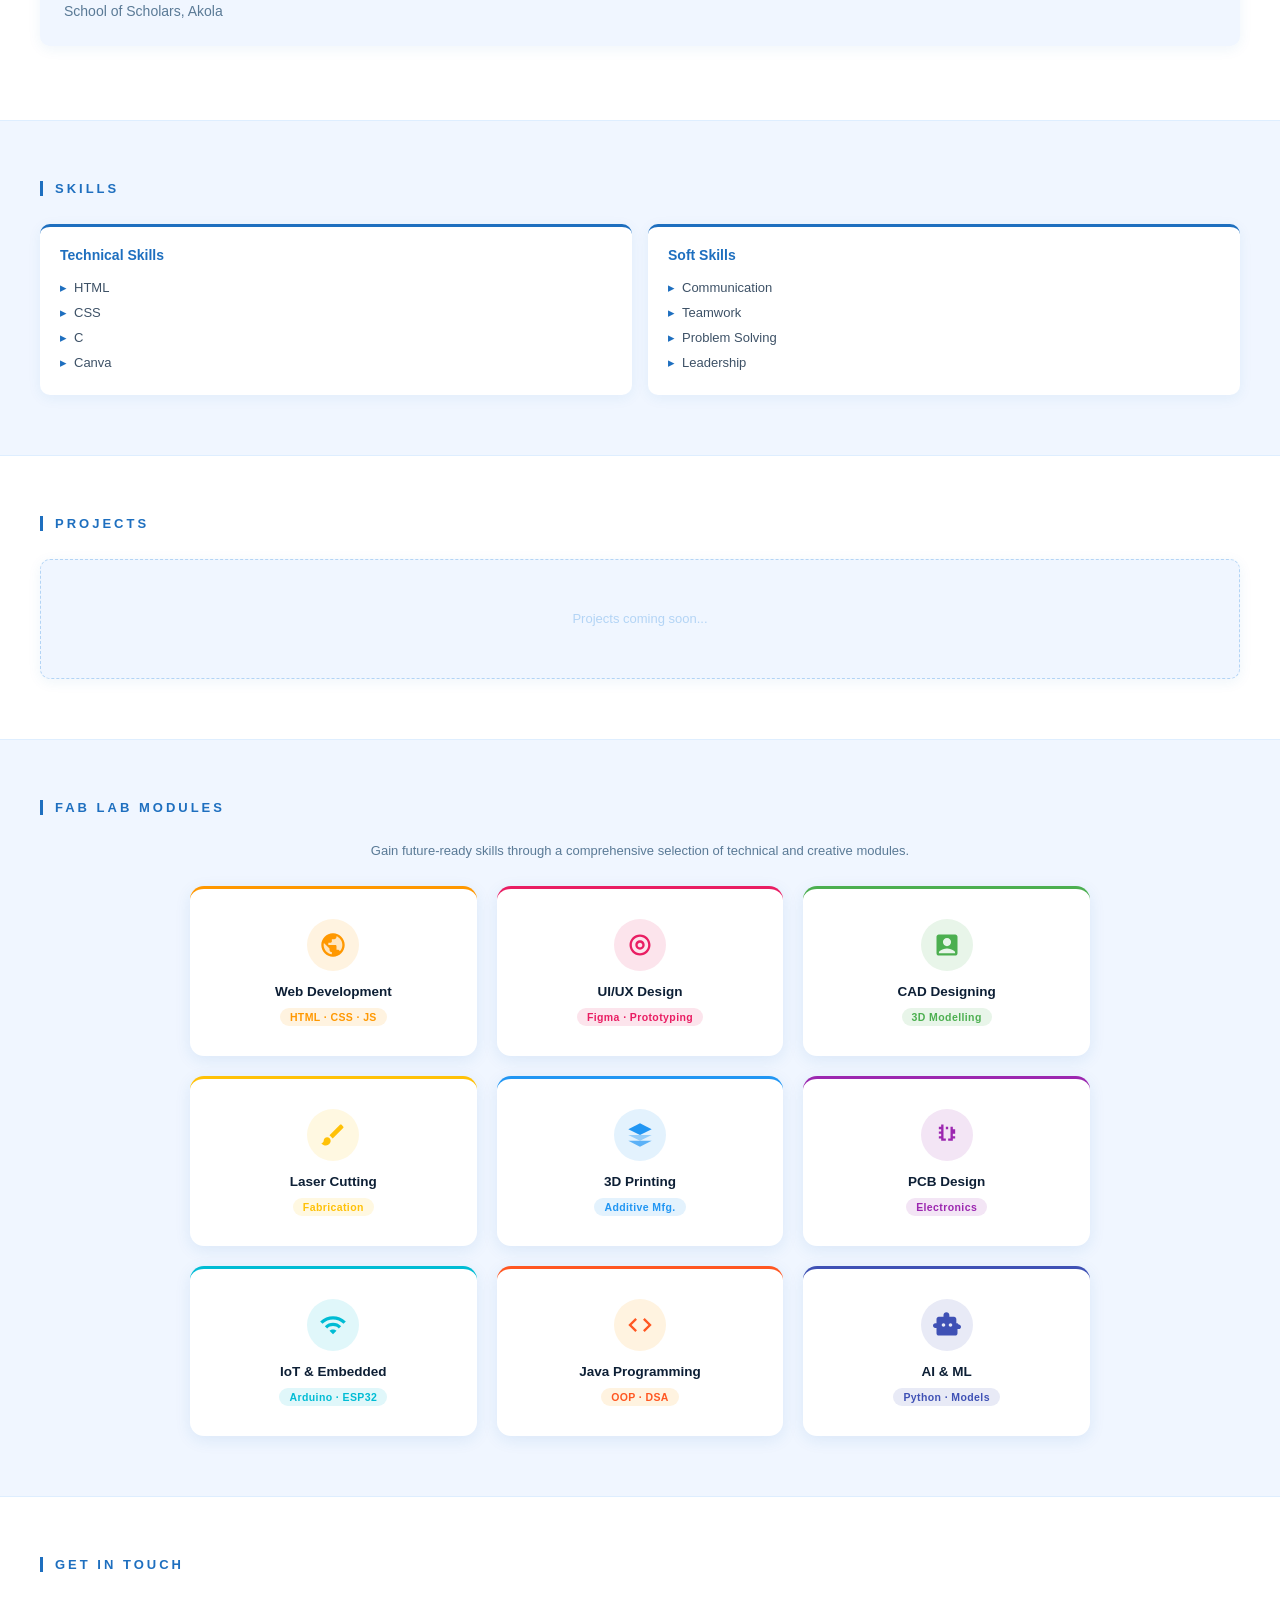
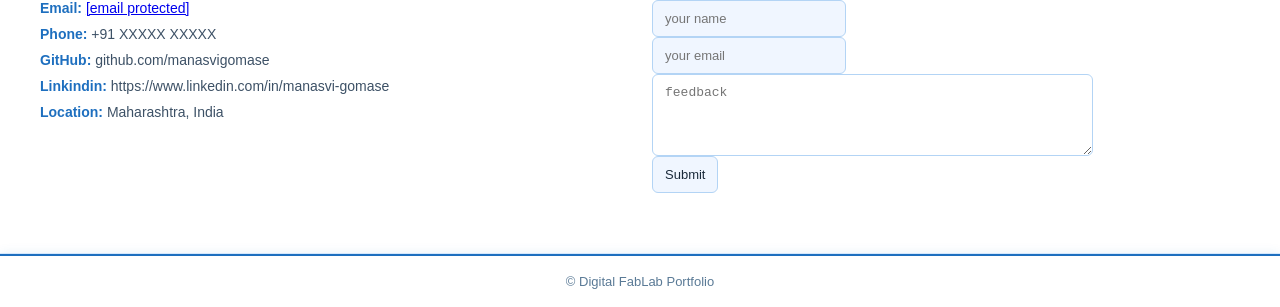
==== commit 6d8fa8c4: "Update index.html" ====
--- a/index.html
+++ b/index.html
@@ -270,10 +270,11 @@
         <p><strong>Email:</strong> <a href="/cdn-cgi/l/email-protection" class="__cf_email__" data-cfemail="412c202f20323728262e2c2032243232262c222401262c20282d6f222e2c">[email&#160;protected]</a> </p>
         <p><strong>Phone:</strong> +91 XXXXX XXXXX</p>
         <p><strong>GitHub:</strong> github.com/manasvigomase</p>
-        <p><strong>Linkindin:</strong> https://www.linkedin.com/in/manasvi-gomase 
+        <p><strong>Linkindin:</strong> https://www.linkedin.com/in/manasvi-gomase <p>
         <p><strong>Location:</strong> Maharashtra, India</p>
       </div>
       <div class="contact-form">
+       <form>
           <input type="text" placeholder="your name" required><br>
     <input type="email" placeholder="your email" required><br>
     <textarea rows="4" cols="50" placeholder="feedback"></textarea><br>
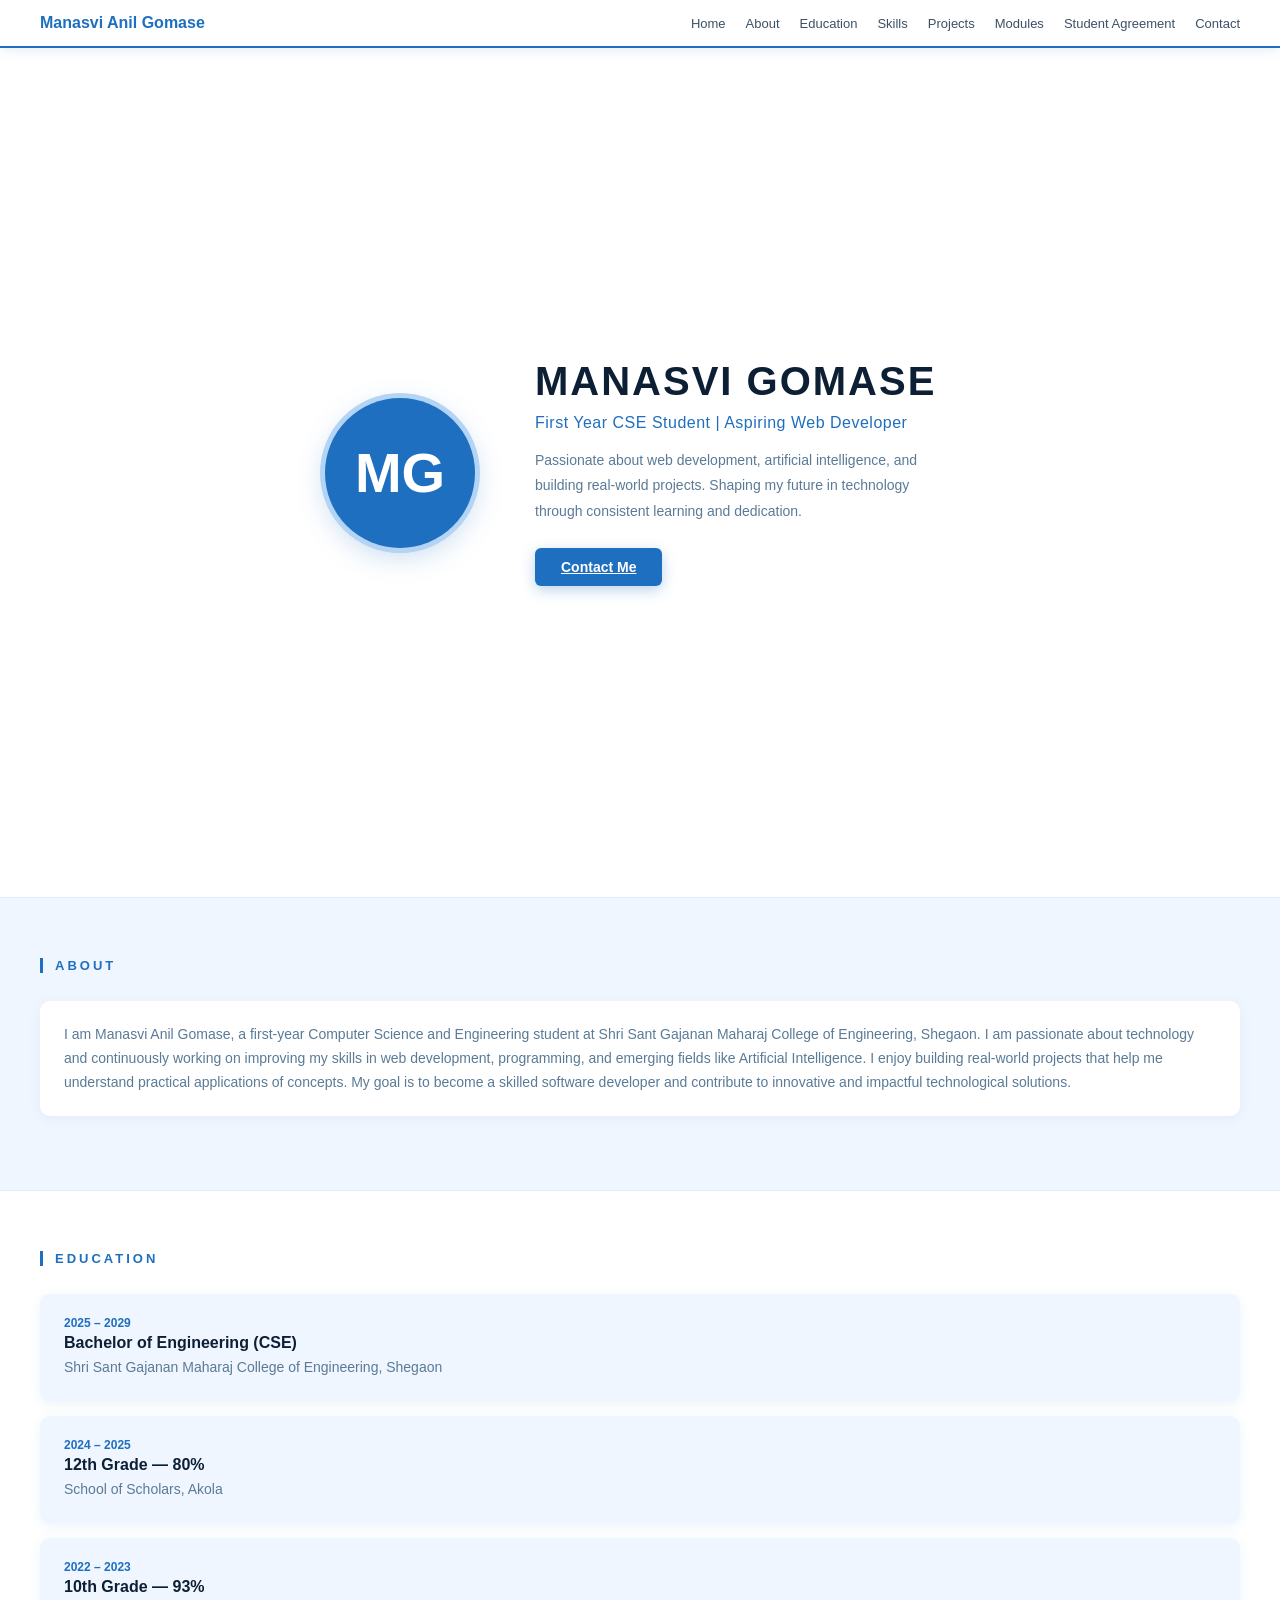
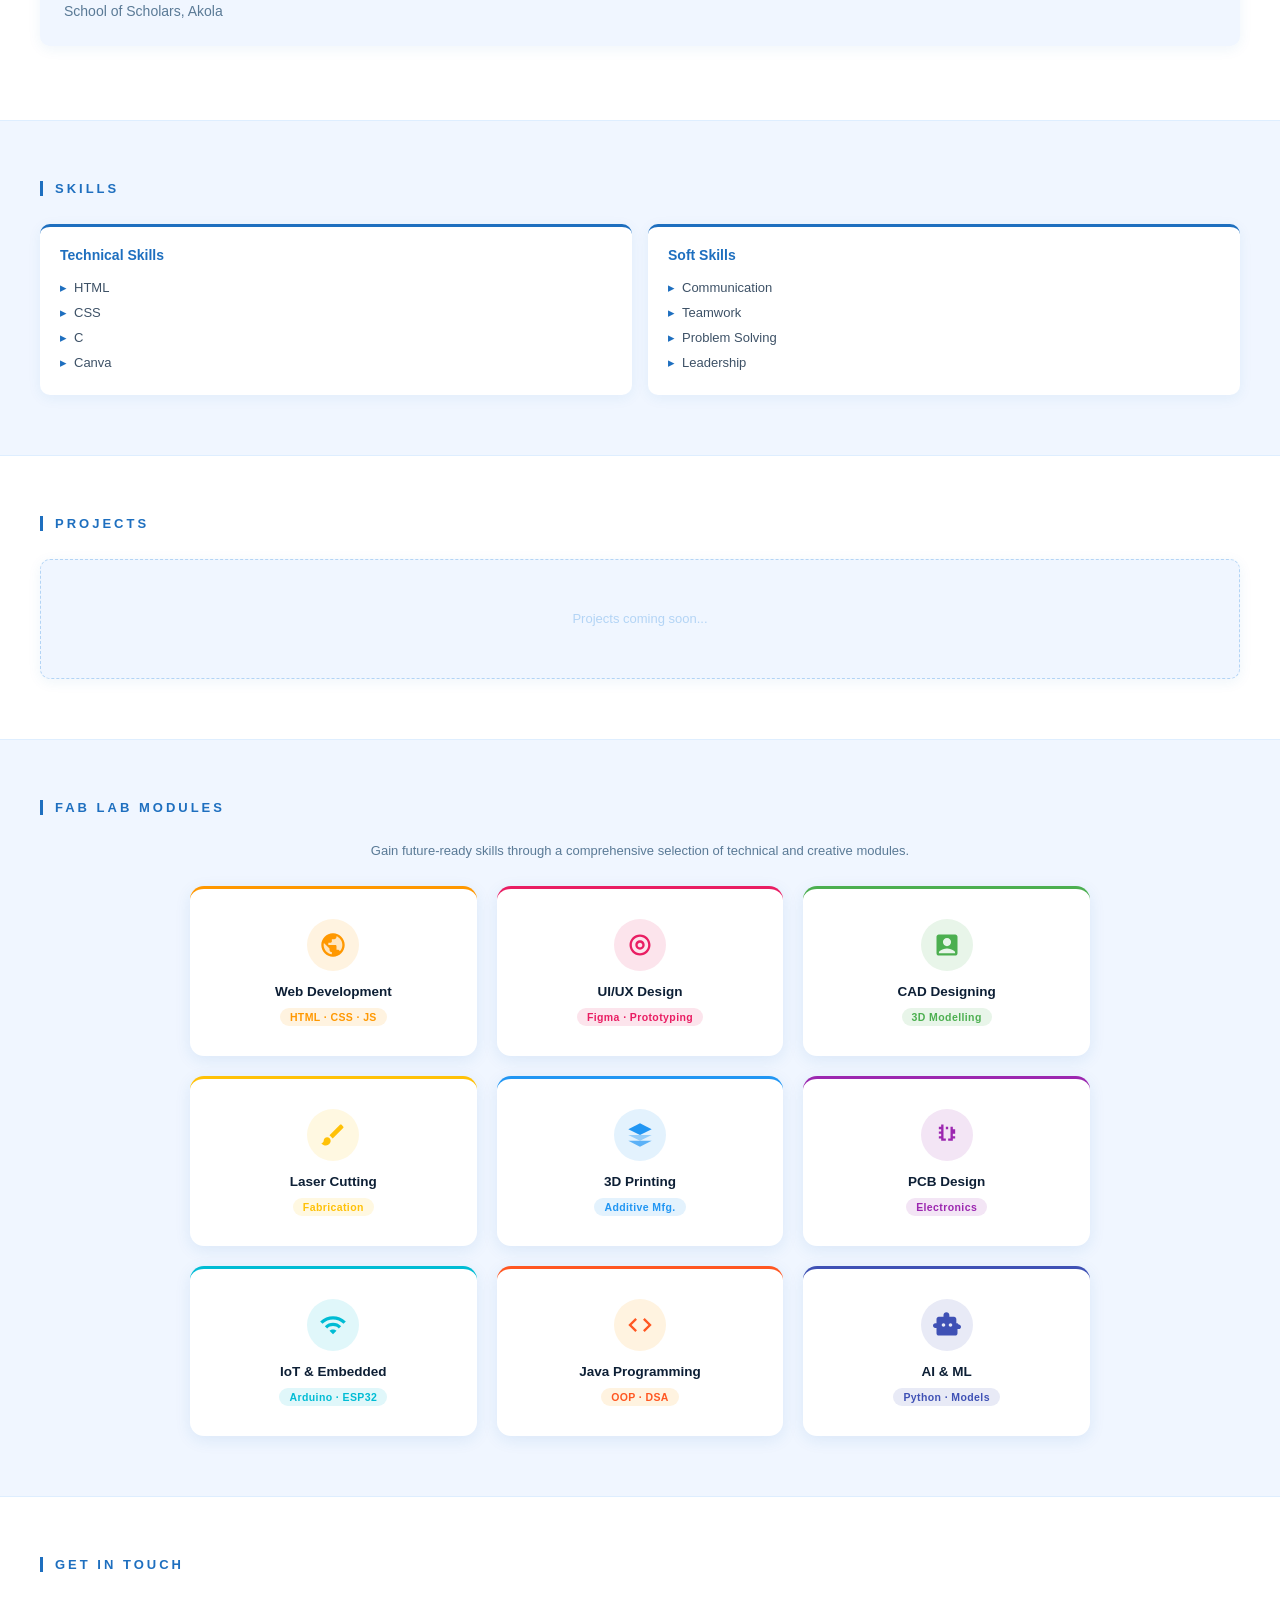
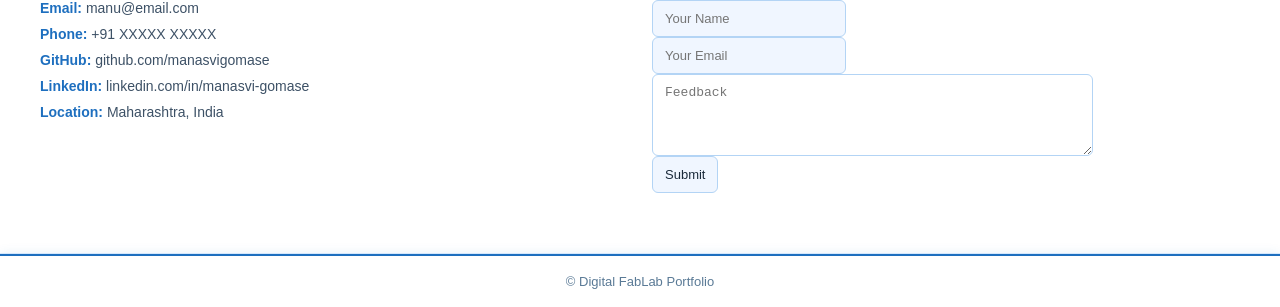
==== commit 37d2b651: "Update index.html" ====
--- a/index.html
+++ b/index.html
@@ -1,4 +1,4 @@
- <html>
+<html>
 <head>
   <title>Manasvi Anil Gomase — Portfolio</title>
   <link rel="stylesheet" href="style.css">
@@ -15,7 +15,7 @@
       <li><a href="#skills">Skills</a></li>
       <li><a href="#projects">Projects</a></li>
       <li><a href="#modules">Modules</a></li>
-       <li><a href="std_agree.html" target="_blank">Student Agreement</a></li>
+      <li><a href="std_agree.html" target="_blank">Student Agreement</a></li>
       <li><a href="#contact">Contact</a></li>
     </ul>
   </nav>
@@ -35,11 +35,12 @@
   <section id="about" class="section blue">
     <div class="section-title">About</div>
     <div class="card">
-<p>
-I am Manasvi Anil Gomase, a first-year Computer Science and Engineering student at Shri Sant Gajanan Maharaj College of Engineering, Shegaon. I am passionate about technology and continuously working on improving my skills in web development, programming, and emerging fields like Artificial Intelligence.
-I enjoy building real-world projects that help me understand practical applications of concepts.  
-My goal is to become a skilled software developer and contribute to innovative and impactful technological solutions.
-</p></div>
+      <p>
+        I am Manasvi Anil Gomase, a first-year Computer Science and Engineering student at Shri Sant Gajanan Maharaj College of Engineering, Shegaon. I am passionate about technology and continuously working on improving my skills in web development, programming, and emerging fields like Artificial Intelligence.
+        I enjoy building real-world projects that help me understand practical applications of concepts.
+        My goal is to become a skilled software developer and contribute to innovative and impactful technological solutions.
+      </p>
+    </div>
   </section>
 
   <!-- EDUCATION -->
@@ -267,20 +268,26 @@
     <div class="section-title">Get in Touch</div>
     <div class="contact-grid">
       <div class="contact-info">
-        <p><strong>Email:</strong> <a href="/cdn-cgi/l/email-protection" class="__cf_email__" data-cfemail="412c202f20323728262e2c2032243232262c222401262c20282d6f222e2c">[email&#160;protected]</a> </p>
+        <p><strong>Email:</strong> manu@email.com</p>
         <p><strong>Phone:</strong> +91 XXXXX XXXXX</p>
         <p><strong>GitHub:</strong> github.com/manasvigomase</p>
-        <p><strong>Linkindin:</strong> https://www.linkedin.com/in/manasvi-gomase <p>
+        <p><strong>LinkedIn:</strong> linkedin.com/in/manasvi-gomase</p>
         <p><strong>Location:</strong> Maharashtra, India</p>
       </div>
       <div class="contact-form">
-       <form>
-          <input type="text" placeholder="your name" required><br>
-    <input type="email" placeholder="your email" required><br>
-    <textarea rows="4" cols="50" placeholder="feedback"></textarea><br>
-     <input type="submit" name="submit">
-            </form>  </div>
-</section>
-<footer>
+        <form>
+          <input type="text" placeholder="Your Name" required><br>
+          <input type="email" placeholder="Your Email" required><br>
+          <textarea rows="4" cols="50" placeholder="Feedback"></textarea><br>
+          <input type="submit" value="Submit">
+        </form>
+      </div>
+    </div>
+  </section>
+
+  <footer>
     <p>© Digital FabLab Portfolio</p>
-</footer>
+  </footer>
+
+</body>
+</html>
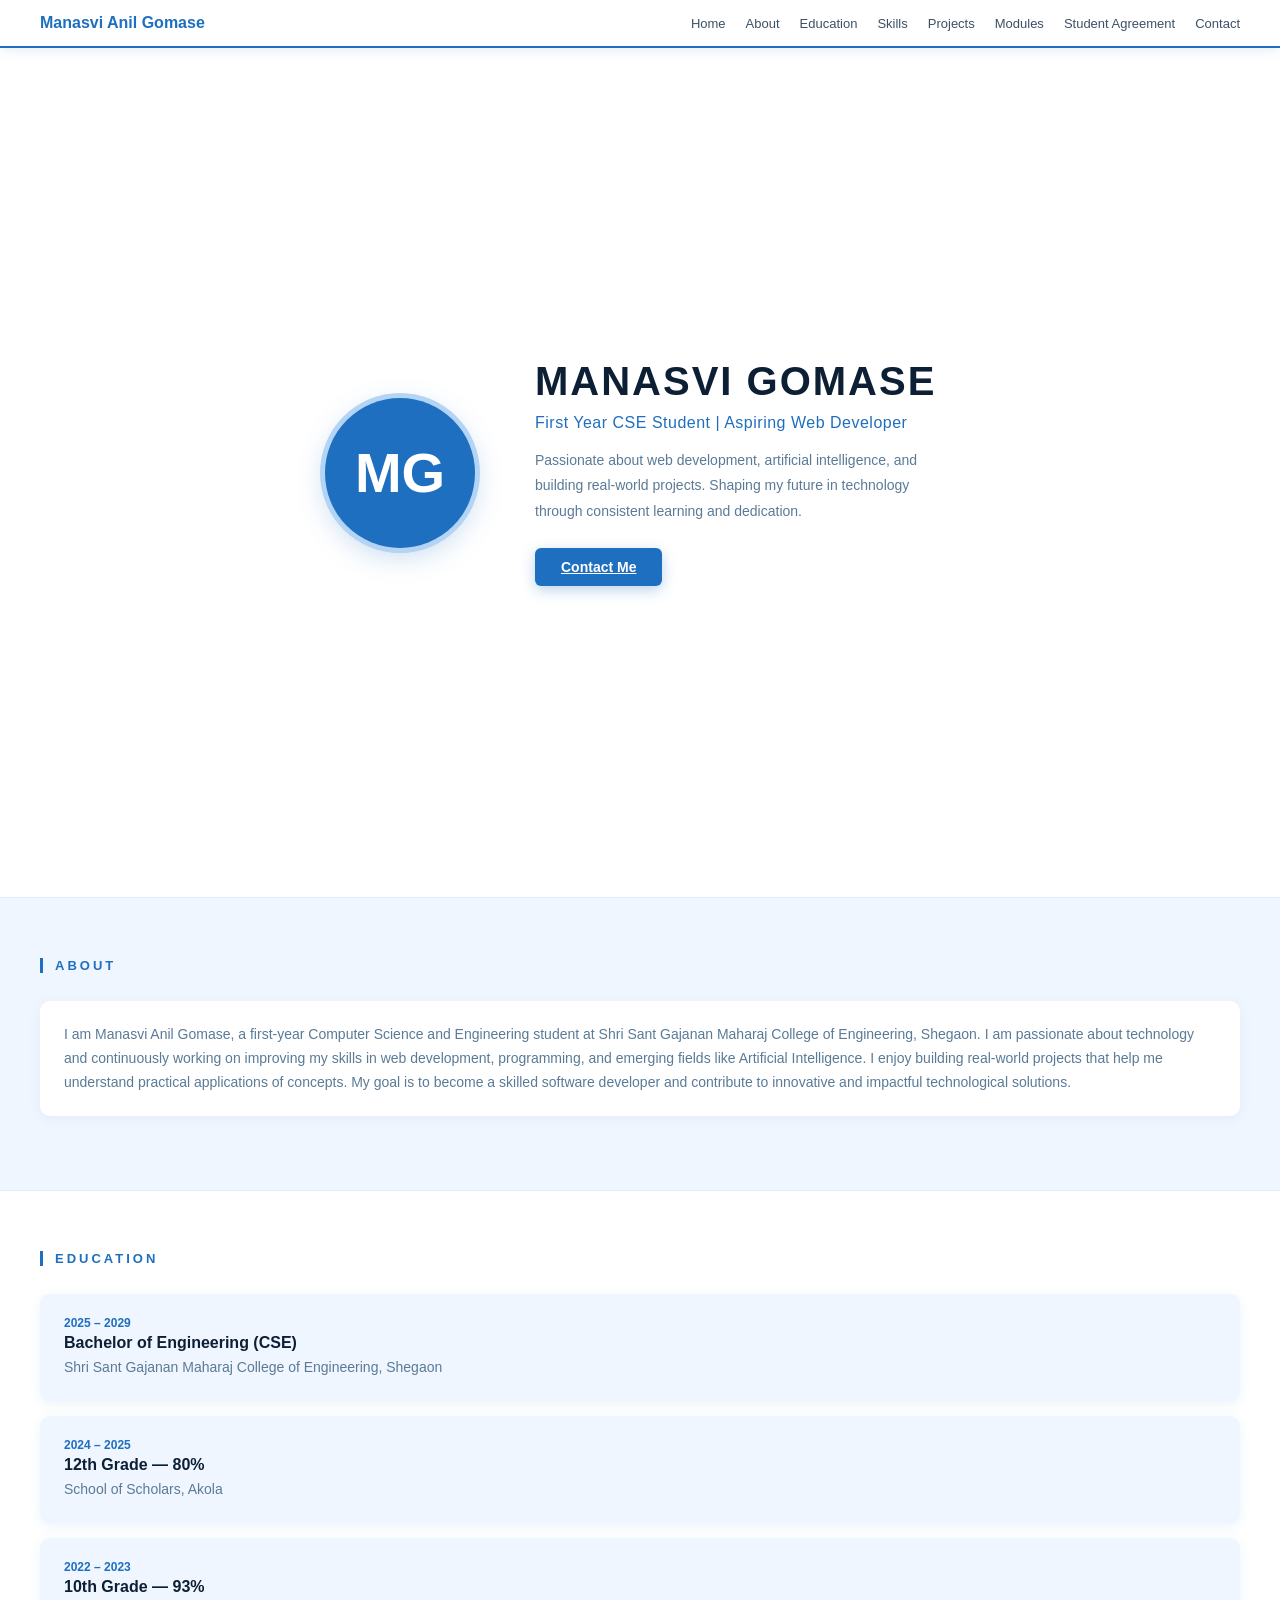
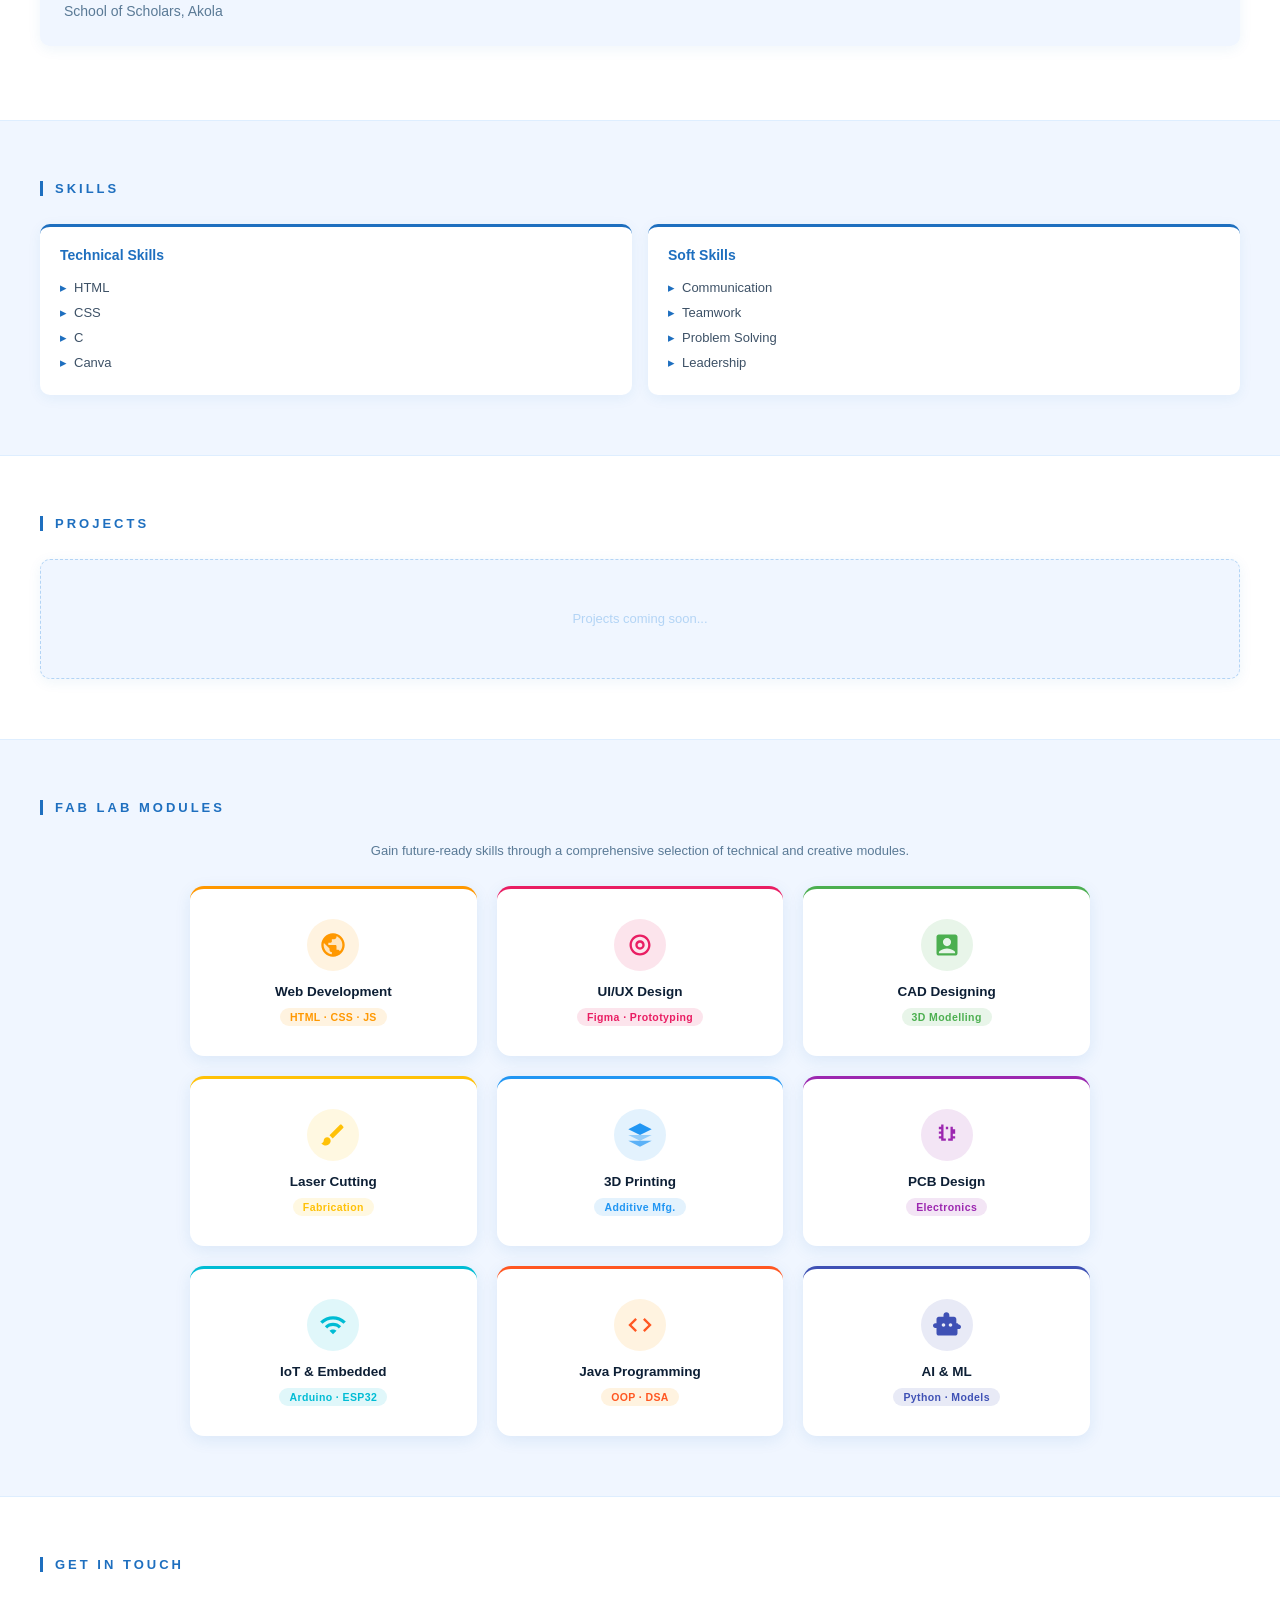
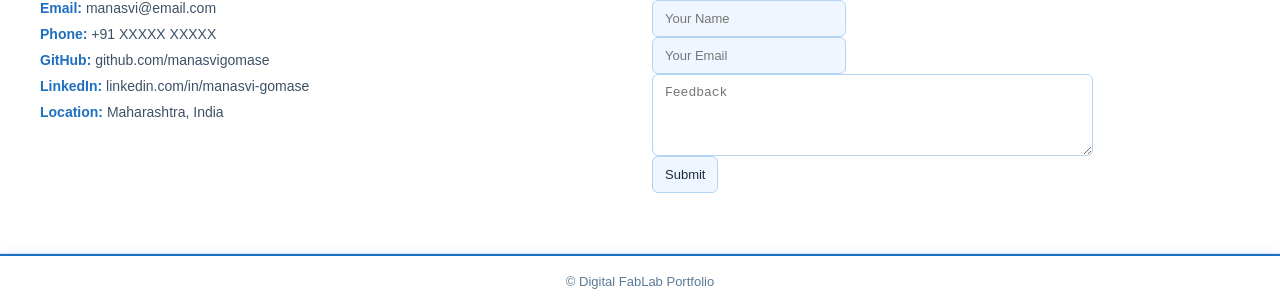
==== commit 0a726198: "Update index.html" ====
--- a/index.html
+++ b/index.html
@@ -268,7 +268,7 @@
     <div class="section-title">Get in Touch</div>
     <div class="contact-grid">
       <div class="contact-info">
-        <p><strong>Email:</strong> manu@email.com</p>
+        <p><strong>Email:</strong> manasvi@email.com</p>
         <p><strong>Phone:</strong> +91 XXXXX XXXXX</p>
         <p><strong>GitHub:</strong> github.com/manasvigomase</p>
         <p><strong>LinkedIn:</strong> linkedin.com/in/manasvi-gomase</p>
